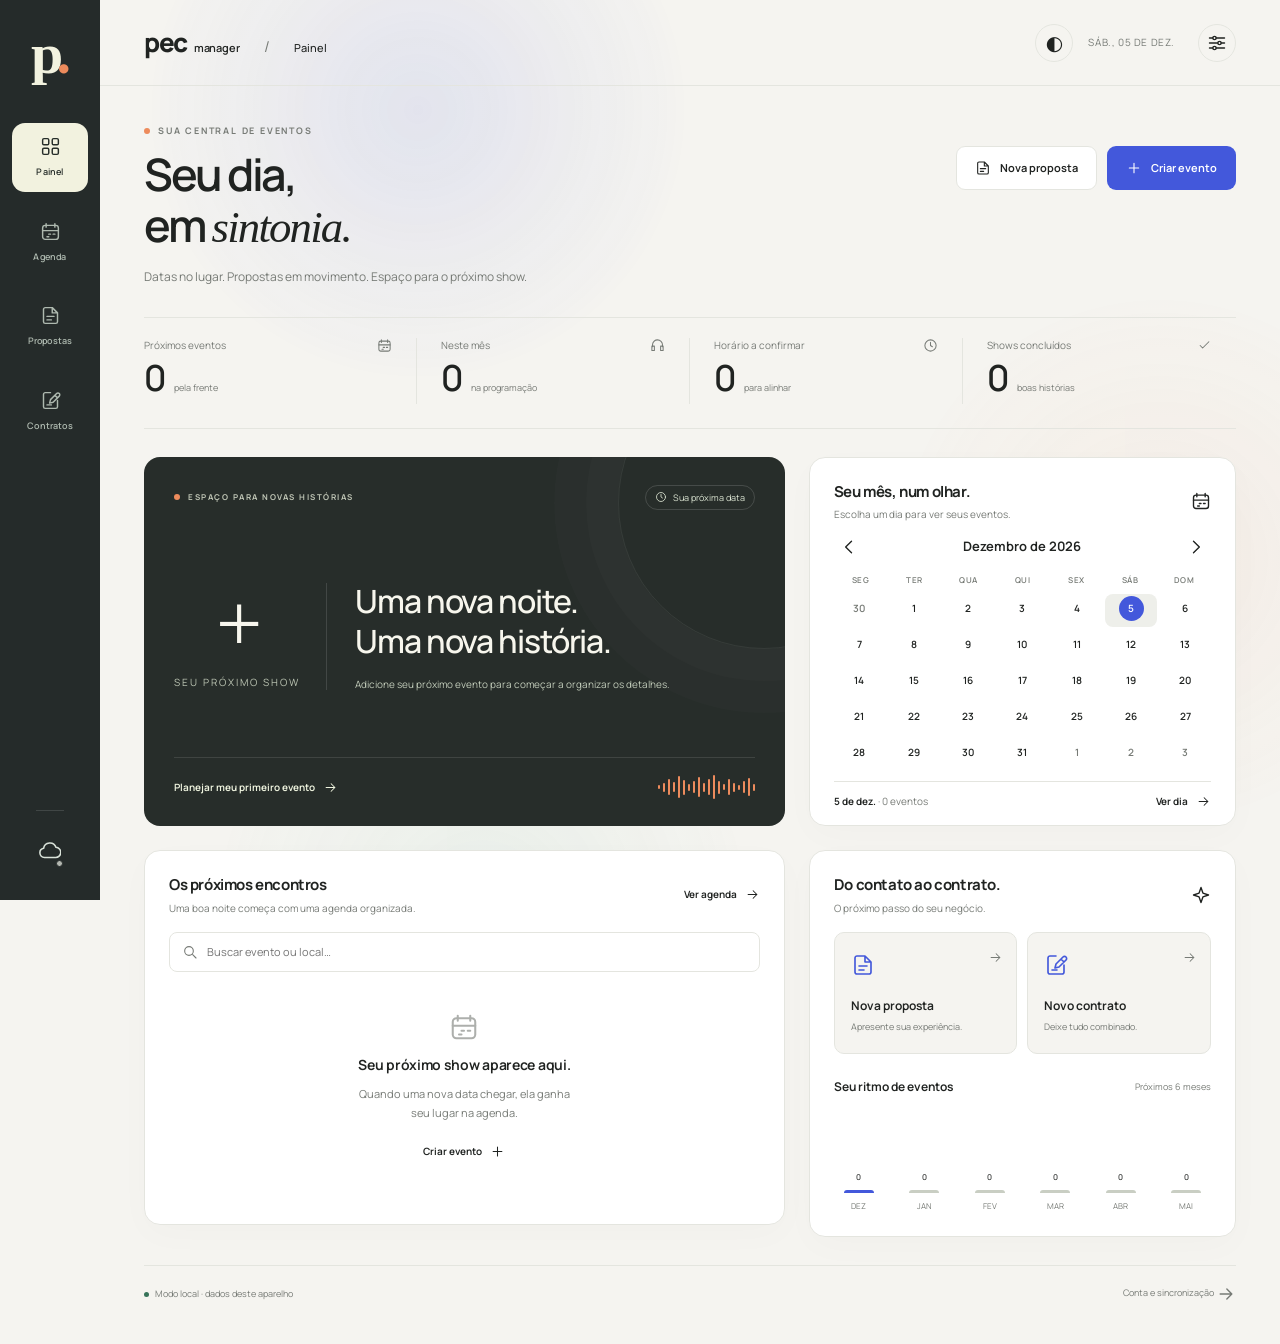
==== index.html @ cc4d44a3 "Add floating event window, ambient motion and page transitions" ====
<!doctype html>
<html lang="pt-BR">
<head>
<meta charset="utf-8"><meta name="viewport" content="width=device-width,initial-scale=1,viewport-fit=cover">
<meta name="theme-color" content="#252b2a"><meta name="apple-mobile-web-app-capable" content="yes">
<link rel="manifest" href="./manifest.webmanifest"><link rel="icon" href="./icon.svg" type="image/svg+xml">
<link rel="preload" href="./vendor/fonts/manrope-latin.woff2" as="font" type="font/woff2" crossorigin>
<link rel="stylesheet" href="./ui/workspace.css?v=23">
<title>Seu painel · pec Manager</title></head>
<body><main id="workspace" class="ws-main"><noscript>Ative o JavaScript para abrir seu painel de eventos.</noscript></main>
<script src="./vendor/supabase-2.116.0.js"></script><script src="./manager-shared.js?v=20"></script>
<script type="module" src="./ui/home.js?v=23"></script></body></html>
---- ui/workspace.css ----
@font-face{font-family:Manrope;src:url('../vendor/fonts/manrope-latin.woff2') format('woff2');font-weight:200 800;font-display:swap}
@media screen{
:root{--ws-bg:#f5f4f0;--ws-panel:#fff;--ws-ink:#202321;--ws-muted:#777b76;--ws-line:#e4e5df;--ws-soft:#eeefea;--ws-accent:#4358db;--ws-orange:#ed8b5c;--ws-dark:#252b2a;--ws-green:#377359;--ws-shadow:0 10px 35px #20232105;--ws-font:Manrope,system-ui,sans-serif}
html[data-pm-theme=dark]{--ws-bg:#161918;--ws-panel:#202523;--ws-ink:#eff2eb;--ws-muted:#a0a99f;--ws-line:#363c37;--ws-soft:#2b312d;--ws-green:#99cba8;--ws-shadow:0 10px 35px #0000000a}
*{box-sizing:border-box}
html{min-height:100%;background:var(--ws-bg);scroll-behavior:smooth}
body[data-pm-page]{display:block!important;margin:0!important;padding:0 0 0 100px!important;min-height:100dvh;background:var(--ws-bg)!important;color:var(--ws-ink);font:14px/1.5 var(--ws-font)!important;isolation:isolate}
body[data-pm-page]::before,body[data-pm-page]::after,#pecBgLayer{display:none!important}
#pmBackdrop{position:fixed;inset:-30px;z-index:-1;pointer-events:none;background-image:var(--pm-background);background-size:cover;background-position:center;filter:blur(var(--pm-blur,0px))}
#pmBackdrop::after{content:'';position:absolute;inset:0;background:rgba(245,244,240,var(--pm-shade,.9))}
html[data-pm-theme=dark] #pmBackdrop::after{background:rgba(22,25,24,var(--pm-shade,.9))}
.ws-icon{width:20px;height:20px;flex-shrink:0;vertical-align:middle}
body[data-pm-page] :is(a,button,input,select,textarea,summary):focus-visible{outline:3px solid var(--ws-accent);outline-offset:4px}
.ws-rail{position:fixed;inset:0 auto 0 0;width:100px;background:#252b2a;color:#d5dcd5;z-index:40;display:flex;flex-direction:column;align-items:center;padding:25px 12px;gap:40px;border:0}
.ws-monogram{font-family:Georgia,serif;font-size:58px;font-weight:bold;line-height:1;color:#f2f2df;text-decoration:none;letter-spacing:-7px;padding-right:5px}
.ws-monogram span{color:var(--ws-orange)}
.ws-nav{display:flex;flex-direction:column;gap:16px;width:100%}
.ws-nav a{display:flex;flex-direction:column;align-items:center;gap:8px;text-decoration:none;color:#aeb9af;padding:13px 2px;border-radius:13px;font-size:9px;font-weight:600;letter-spacing:.02em;transition:background .2s,color .2s}
.ws-nav a:hover{color:#fff;background:#ffffff09}.ws-nav a[aria-current=page]{background:#f2f2df;color:#262d29}
.ws-nav .ws-icon{width:21px;height:21px}
.ws-rail-bottom{margin-top:auto;width:100%;display:flex;align-items:center;flex-direction:column;gap:20px}
.ws-rail-line{width:28px;border-top:1px solid #ffffff20}
.ws-account{display:grid;place-items:center;position:relative;min-height:44px;width:48px;border:0;background:transparent;color:#d9e2d9;text-decoration:none;border-radius:12px}
.ws-account:hover{background:#ffffff0d}.ws-account .pm-icon{width:22px;height:22px}.ws-account .pm-account-copy{display:none}.pm-account-icon{position:relative}.pm-connection-dot{position:absolute;width:7px;height:7px;right:-2px;bottom:0;border-radius:50%;background:#b3b7b0;border:1px solid #252b2a}.ws-account[data-connection=connected] .pm-connection-dot{background:#9adea9}.ws-account[data-connection=offline] .pm-connection-dot{background:#ed8b5c}
.ws-topbar{height:86px;padding:0 44px;display:flex;align-items:center;justify-content:space-between;gap:20px;border-bottom:1px solid var(--ws-line);color:var(--ws-ink);background:transparent}
.ws-wordmark{display:flex;align-items:baseline;gap:7px;text-decoration:none;color:var(--ws-ink);font-size:26px;font-weight:800;letter-spacing:-1.4px}.ws-wordmark>span{font-size:11px;letter-spacing:-.2px;font-weight:600}.ws-wordmark i{font-style:normal;font-size:15px;color:var(--ws-muted);margin:0 18px;font-weight:400}.ws-wordmark small{font-size:11px;font-weight:500;letter-spacing:0}
.ws-topbar-actions{display:flex;align-items:center;gap:15px}.ws-today{font-size:10px;color:var(--ws-muted);text-transform:uppercase;letter-spacing:.06em;margin-right:8px}
.ws-icon-button,.ws-theme-toggle{display:inline-flex;align-items:center;justify-content:center;width:38px;min-width:38px;height:38px;min-height:38px;padding:8px;background:transparent;border:1px solid var(--ws-line);border-radius:50%;color:var(--ws-ink);cursor:pointer;text-decoration:none;font:inherit}
.ws-icon-button:hover,.ws-theme-toggle:hover{background:var(--ws-soft)}
.ws-theme-toggle{font-size:20px}.ws-icon-button:disabled{opacity:.35;cursor:default}
.ws-main{max-width:1560px;margin:0 auto;padding:38px 44px 40px}
.ws-heading{display:flex;align-items:flex-start;justify-content:space-between;gap:24px;margin-bottom:30px}
.ws-eyebrow{display:flex;align-items:center;gap:8px;font-size:9px;letter-spacing:1.8px;text-transform:uppercase;font-weight:700;color:var(--ws-muted);margin:0 0 10px}
.ws-eyebrow::before{content:'';width:6px;height:6px;flex-shrink:0;border-radius:50%;background:var(--ws-orange)}
.ws-heading h1{font-size:clamp(34px,3.5vw,52px);font-weight:600;letter-spacing:-2.5px;line-height:1.15;margin:0 0 12px;color:var(--ws-ink)}
.ws-heading h1 em{font-family:Georgia,serif;font-weight:400;letter-spacing:-1.8px}.ws-heading p{margin:0;font-size:12px;color:var(--ws-muted);line-height:1.8}
.ws-heading-actions{display:flex;gap:10px;align-items:center;padding-top:22px;flex-shrink:0}
.ws-button{display:inline-flex;align-items:center;justify-content:center;gap:9px;min-height:44px;padding:12px 18px;background:var(--ws-accent);color:#fff;border:1px solid transparent;border-radius:9px;cursor:pointer;font:650 11px/1.4 var(--ws-font);text-decoration:none;transition:filter .2s,transform .2s;white-space:nowrap}
.ws-button .ws-icon{width:16px;height:16px}.ws-button:hover{filter:brightness(1.08)}.ws-button:active{transform:translateY(1px)}.ws-button:disabled{opacity:.5;cursor:wait}.ws-button.is-secondary{background:var(--ws-panel);color:var(--ws-ink);border-color:var(--ws-line)}.ws-button.is-quiet{background:transparent;border-color:var(--ws-line);color:var(--ws-ink)}.ws-button.is-danger{background:transparent;color:#b5483d;border-color:#b5483d40}
.ws-text-link{display:inline-flex;align-items:center;gap:8px;color:var(--ws-ink);text-decoration:none;font-size:10px;font-weight:650;cursor:pointer}.ws-text-link .ws-icon{width:15px;height:15px}.ws-text-link:hover{text-decoration:underline;text-underline-offset:4px}
.ws-stats{display:grid;grid-template-columns:repeat(4,minmax(0,1fr));gap:0;padding:20px 0 24px;border-top:1px solid var(--ws-line);border-bottom:1px solid var(--ws-line);margin-bottom:28px}
.ws-stat{padding:0 24px;border-right:1px solid var(--ws-line);min-width:0}.ws-stat:first-child{padding-left:0}.ws-stat:last-child{border-right:0}.ws-stat>span{display:flex;align-items:center;justify-content:space-between;color:var(--ws-muted);font-size:10px;gap:8px}.ws-stat .ws-icon{width:15px;height:15px;color:var(--ws-muted)}.ws-stat strong{font-size:36px;font-weight:550;line-height:1.4;letter-spacing:-1.5px;font-variant-numeric:tabular-nums}.ws-stat small{font-size:9px;color:var(--ws-muted);margin-left:9px;line-height:1.5}
.ws-dashboard-top{display:grid;grid-template-columns:minmax(0,1.5fr) minmax(300px,1fr);gap:24px;margin-bottom:24px}
.ws-feature{background:#272d2a;color:#f7f6ed;border-radius:16px;padding:28px 30px;position:relative;overflow:hidden;min-height:330px;display:flex;flex-direction:column}
.ws-feature::before{content:'';width:290px;height:290px;position:absolute;right:-125px;top:-100px;border:1px solid #ffffff12;border-radius:50%;box-shadow:0 0 0 32px #ffffff04,0 0 0 64px #ffffff03;pointer-events:none}
.ws-feature-top{display:flex;align-items:center;justify-content:space-between;gap:12px;position:relative;z-index:1}.ws-feature .ws-eyebrow{color:#c0c6b6;font-size:8px;letter-spacing:1.5px;margin:0}.ws-feature-label{display:inline-flex;align-items:center;gap:6px;font-size:9px;color:#dce5d3;border:1px solid #ffffff25;border-radius:99px;padding:5px 9px}.ws-feature-label .ws-icon{width:12px;height:12px}
.ws-feature-body{display:flex;gap:28px;align-items:center;margin:30px 0 24px;position:relative;z-index:1;flex:1}.ws-feature-date{flex-shrink:0;border-right:1px solid #ffffff20;padding-right:26px;text-align:center}.ws-feature-date b{display:block;font-family:Georgia,serif;font-weight:400;letter-spacing:-4px;font-size:82px;line-height:1}.ws-feature-date small{display:block;font-size:10px;letter-spacing:2px;text-transform:uppercase;margin-top:10px;color:#bdc6b4}.ws-feature h2{font-size:clamp(24px,2.5vw,34px);letter-spacing:-1.1px;font-weight:550;line-height:1.25;margin:0 0 16px;overflow-wrap:anywhere}.ws-feature-meta{display:flex;flex-wrap:wrap;gap:12px;font-size:10px;color:#c1cbb9}.ws-feature-meta span{display:flex;align-items:center;gap:5px}.ws-feature-meta .ws-icon{width:14px;height:14px}.ws-feature-bottom{display:flex;align-items:center;justify-content:space-between;gap:12px;border-top:1px solid #ffffff1c;padding-top:18px;position:relative;z-index:1}.ws-feature-bottom .ws-text-link{color:#eff4df}.ws-feature-bottom>span{font-size:9px;color:#aeba9f}.ws-soundwave{height:22px;display:flex;align-items:center;gap:3px}.ws-soundwave i{width:2px;border-radius:2px;background:var(--ws-orange)}
.ws-panel{background:var(--ws-panel);border:1px solid var(--ws-line);border-radius:16px;box-shadow:var(--ws-shadow);min-width:0;overflow:hidden}
.ws-panel-heading{display:flex;align-items:center;justify-content:space-between;gap:16px;padding:23px 24px 16px}.ws-panel-heading h2{font-size:15px;font-weight:700;letter-spacing:-.4px;margin:0}.ws-panel-heading p{font-size:10px;color:var(--ws-muted);margin:4px 0 0}.ws-panel-body{padding:0 24px 24px}
.ws-mini-calendar .ws-panel-heading{padding-bottom:10px}.ws-mini-calendar .ws-panel-body{padding-top:0;padding-bottom:16px}
.ws-month-controls{display:flex;align-items:center;justify-content:space-between;gap:10px}.ws-month-controls h3{font-size:13px;font-weight:650;text-transform:capitalize;margin:0}.ws-month-controls .ws-icon-button{border:0;width:30px;height:30px;min-width:30px;min-height:30px;padding:6px}.ws-month-controls .ws-icon-button:first-child .ws-icon{transform:rotate(180deg)}
.ws-weekdays{display:grid;grid-template-columns:repeat(7,minmax(0,1fr));color:var(--ws-muted);font-size:8px;letter-spacing:.06em;text-align:center;font-weight:600;padding:12px 0 8px}
.ws-calendar-grid{display:grid;grid-template-columns:repeat(7,minmax(0,1fr));border-top:1px solid var(--ws-line);border-left:1px solid var(--ws-line)}
.ws-day{appearance:none;min-width:0;min-height:108px;display:flex;flex-direction:column;gap:8px;align-items:flex-start;justify-content:flex-start;border:0;border-right:1px solid var(--ws-line);border-bottom:1px solid var(--ws-line);padding:10px 7px;background:var(--ws-panel);color:var(--ws-ink);font:inherit;cursor:pointer;position:relative;text-align:left}
.ws-day:hover{background:var(--ws-soft)}.ws-day.is-outside{background:var(--ws-bg);color:var(--ws-muted)}.ws-day.is-selected{background:color-mix(in srgb,var(--ws-accent) 6%,var(--ws-panel));outline:2px solid var(--ws-accent);outline-offset:-2px;z-index:1}.ws-day.is-today .ws-day-number{background:var(--ws-accent);color:#fff;border-radius:50%}.ws-day-number{font-size:11px;min-width:24px;height:24px;display:grid;place-items:center;font-weight:600}
.ws-day-events{display:grid;gap:4px;width:100%;min-width:0}.ws-calendar-event{display:flex;flex-wrap:wrap;align-items:center;gap:4px;background:color-mix(in srgb,var(--ws-accent) 9%,var(--ws-panel));color:var(--ws-accent);padding:4px 5px;border-radius:4px;font-size:8px;min-width:0;line-height:1.5;font-weight:650}.ws-calendar-event>span{overflow:hidden;text-overflow:ellipsis;white-space:nowrap;flex:1;min-width:0}.ws-calendar-event i{width:4px;height:4px;background:currentColor;border-radius:50%;flex-shrink:0}.ws-calendar-event small{font-size:8px;opacity:.8}.ws-calendar-event.is-done{background:var(--ws-soft);color:var(--ws-muted)}.ws-day-events>small{font-size:8px;color:var(--ws-muted)}
.ws-calendar-grid.is-compact{border:0;gap:3px}.is-compact .ws-day{border:0;border-radius:8px;min-height:32px;padding:2px;align-items:center;gap:1px;background:transparent;justify-content:center}.is-compact .ws-day:hover{background:var(--ws-soft)}.is-compact .ws-day.is-selected{background:var(--ws-soft);outline:0}.is-compact .ws-day-number{font-size:10px;width:25px;height:25px}.ws-day-dots{display:flex;gap:2px;min-height:3px}.ws-day-dots i{width:3px;height:3px;border-radius:50%;background:var(--ws-accent)}.ws-day-dots i.is-done{background:var(--ws-muted)}
.ws-calendar-selection{padding:12px 0 0;border-top:1px solid var(--ws-line);margin-top:10px;font-size:10px;color:var(--ws-muted);display:flex;align-items:center;justify-content:space-between;gap:10px}.ws-calendar-selection strong{color:var(--ws-ink);font-weight:650}
.ws-dashboard-bottom{display:grid;grid-template-columns:minmax(0,1.5fr) minmax(300px,1fr);gap:24px;align-items:start}
.ws-search{display:flex;align-items:center;gap:9px;border:1px solid var(--ws-line);background:var(--ws-panel);border-radius:8px;padding:9px 12px;min-height:40px;color:var(--ws-muted)}.ws-search .ws-icon{width:16px;height:16px}.ws-search input{min-width:0;width:100%;border:0;background:transparent;color:var(--ws-ink);outline:0;font:11px var(--ws-font);padding:0;height:auto}.ws-search:focus-within{outline:2px solid var(--ws-accent);outline-offset:2px}.ws-search input:focus-visible{outline:none!important}
.ws-event-row{display:flex;align-items:center;gap:16px;width:100%;padding:17px 0;background:transparent;border:0;border-bottom:1px solid var(--ws-line);color:var(--ws-ink);font:inherit;cursor:pointer;text-align:left;text-decoration:none}.ws-event-row:last-child{border-bottom:0}.ws-event-row:hover .ws-event-description strong{color:var(--ws-accent)}.ws-event-date{border:1px solid var(--ws-line);border-radius:8px;min-width:44px;height:49px;display:flex;flex-direction:column;align-items:center;justify-content:center;flex-shrink:0;line-height:1.3}.ws-event-date b{font-size:18px;font-weight:600;letter-spacing:-.5px}.ws-event-date small{font-size:8px;text-transform:uppercase;color:var(--ws-muted);letter-spacing:.04em}.ws-event-description{flex:1;min-width:0}.ws-event-description strong{display:block;font-size:12px;line-height:1.6;overflow-wrap:anywhere;font-weight:650}.ws-event-description small{display:flex;align-items:center;gap:4px;color:var(--ws-muted);font-size:9px;margin-top:4px}.ws-event-description .ws-icon{width:12px;height:12px}.ws-event-hour{display:flex;align-items:center;gap:14px;font-size:9px;color:var(--ws-muted);white-space:nowrap}.ws-event-hour .ws-icon{width:15px;height:15px;color:var(--ws-ink)}
.ws-quick-grid{display:grid;grid-template-columns:repeat(2,minmax(0,1fr));gap:10px}.ws-quick-card{display:flex;flex-direction:column;align-items:flex-start;position:relative;gap:20px;border:1px solid var(--ws-line);border-radius:10px;padding:20px 16px;background:var(--ws-bg);color:var(--ws-ink);text-decoration:none}.ws-quick-card>.ws-icon{width:24px;height:24px;color:var(--ws-accent)}.ws-quick-card>span{position:absolute;right:13px;top:13px;color:var(--ws-muted)}.ws-quick-card>span .ws-icon{width:15px;height:15px}.ws-quick-card strong{display:block;font-size:12px;font-weight:650}.ws-quick-card small{font-size:9px;color:var(--ws-muted);display:block;margin-top:5px}.ws-quick-card:hover{border-color:var(--ws-accent);background:var(--ws-panel)}
.ws-monthly{padding-top:24px}.ws-monthly-header{display:flex;align-items:center;justify-content:space-between;gap:10px;margin-bottom:16px}.ws-monthly-header h3{font-size:12px;font-weight:650;margin:0}.ws-monthly-header span{font-size:9px;color:var(--ws-muted)}.ws-chart{display:flex;gap:16px;align-items:flex-end;height:100px}.ws-chart-column{display:flex;flex-direction:column;align-items:center;justify-content:flex-end;gap:7px;flex:1;height:100%;font-size:8px;color:var(--ws-muted)}.ws-chart-bar{width:100%;max-width:30px;min-height:3px;border-radius:4px 4px 0 0;background:#c9cec3;position:relative}.ws-chart-column:first-child .ws-chart-bar{background:var(--ws-accent)}.ws-chart-column b{font-size:8px;font-weight:500;color:var(--ws-ink)}
.ws-footer{display:flex;align-items:center;justify-content:space-between;gap:20px;color:var(--ws-muted);font-size:9px;margin-top:28px;padding-top:18px;border-top:1px solid var(--ws-line)}.ws-footer-status{display:flex;align-items:center;gap:6px}.ws-footer-status i{display:block;width:5px;height:5px;background:var(--ws-green);border-radius:50%}.ws-footer a{color:inherit;text-decoration:none}
.ws-agenda-toolbar{display:flex;align-items:center;justify-content:space-between;gap:16px;flex-wrap:wrap;margin-bottom:20px}.ws-view-switch{display:flex;gap:3px;background:var(--ws-soft);padding:4px;border-radius:8px}.ws-view-switch button{display:flex;align-items:center;justify-content:center;gap:6px;padding:9px 12px;background:transparent;color:var(--ws-muted);border:0;font:600 10px var(--ws-font);border-radius:5px;cursor:pointer;min-height:36px}.ws-view-switch button[aria-pressed=true]{background:var(--ws-panel);color:var(--ws-ink);box-shadow:0 2px 5px #00000008}.ws-view-switch .ws-icon{width:14px;height:14px}.ws-filters{display:flex;align-items:center;gap:10px;flex:1;justify-content:flex-end}.ws-filters .ws-search{width:min(240px,100%)}.ws-select{border:1px solid var(--ws-line);border-radius:8px;background:var(--ws-panel);font:11px var(--ws-font);color:var(--ws-ink);min-height:40px;padding:8px 28px 8px 12px;max-width:100%}
.ws-agenda-layout{display:grid;grid-template-columns:minmax(0,1fr) 290px;gap:22px;align-items:start}.ws-calendar-main{overflow:hidden;border-radius:14px;background:var(--ws-panel);border:1px solid var(--ws-line)}.ws-calendar-toolbar{display:flex;align-items:center;justify-content:space-between;gap:20px;padding:20px}.ws-calendar-toolbar>.ws-month-controls{min-width:230px}.ws-calendar-toolbar .ws-button{min-height:32px;padding:7px 12px;font-size:10px}.ws-calendar-main>.ws-weekdays{padding-top:4px}.ws-calendar-main>.ws-calendar-grid{border-left:0}.ws-calendar-main .ws-day:nth-child(7n){border-right:0}.ws-calendar-main>.ws-calendar-grid .ws-day:nth-last-child(-n+7){border-bottom:0}
.ws-day-panel{position:sticky;top:24px;border:1px solid var(--ws-line);border-radius:14px;background:var(--ws-panel);padding:22px 20px}.ws-day-panel-heading{padding-bottom:18px;margin-bottom:18px;border-bottom:1px solid var(--ws-line)}.ws-day-panel-heading small{font-size:9px;color:var(--ws-muted);text-transform:uppercase;letter-spacing:.1em}.ws-day-panel-heading h2{font-size:22px;letter-spacing:-.8px;font-weight:600;margin:5px 0}.ws-day-panel-heading span{font-size:10px;color:var(--ws-muted)}.ws-day-event{border-left:2px solid var(--ws-accent);padding:0 0 0 13px;margin-bottom:24px}.ws-day-event.is-completed{border-color:var(--ws-muted);opacity:.7}.ws-day-event>small{display:flex;align-items:center;gap:5px;color:var(--ws-accent);font-size:10px;font-weight:600}.ws-day-event .ws-icon{width:13px;height:13px}.ws-day-event h3{font-size:14px;line-height:1.5;font-weight:650;letter-spacing:-.3px;margin:9px 0}.ws-day-event p{color:var(--ws-muted);font-size:10px;line-height:1.9;white-space:pre-wrap;overflow-wrap:anywhere;margin:7px 0}.ws-day-event .ws-event-actions{display:flex;gap:6px;margin-top:12px;flex-wrap:wrap}.ws-event-actions button{display:inline-flex;align-items:center;gap:5px;border:1px solid var(--ws-line);border-radius:6px;background:transparent;color:var(--ws-ink);font:10px var(--ws-font);padding:7px 9px;min-height:32px;cursor:pointer}.ws-event-actions button:hover{background:var(--ws-soft)}.ws-day-panel>.ws-button{width:100%;font-size:10px}.ws-empty{padding:40px 20px;text-align:center;color:var(--ws-muted)}.ws-empty>.ws-icon{width:30px;height:30px;margin-bottom:12px;color:var(--ws-muted);opacity:.6}.ws-empty h3{font-size:14px;font-weight:650;margin:0 0 9px;color:var(--ws-ink);letter-spacing:-.3px}.ws-empty p{font-size:11px;line-height:1.8;max-width:33ch;margin:0 auto 16px}.ws-day-panel .ws-empty{padding:24px 0}.ws-day-panel .ws-empty h3{font-size:12px}.ws-day-panel .ws-empty p{font-size:10px}.ws-result-count{font-size:10px;color:var(--ws-muted);margin:0 0 16px}.ws-list-group{margin-bottom:22px}.ws-list-group>h2{font-size:12px;font-weight:650;letter-spacing:-.2px;padding:12px 0;margin:0;display:flex;align-items:center;gap:10px}.ws-list-group>h2 span{font-size:9px;font-weight:400;color:var(--ws-muted);text-transform:capitalize}.ws-list-group .ws-panel{padding:0 20px}
.ws-agenda-tools{margin-top:24px;padding:18px 20px;background:var(--ws-panel);border:1px solid var(--ws-line);border-radius:12px;display:flex;gap:16px;align-items:center;justify-content:space-between}.ws-agenda-tools h3{font-size:11px;margin:0 0 4px;font-weight:650}.ws-agenda-tools p{font-size:9px;margin:0;color:var(--ws-muted)}.ws-backup-actions{display:flex;gap:8px}.ws-backup-actions .ws-button{min-height:36px;font-size:9px;padding:8px 12px}.ws-hidden{display:none!important}
.ws-toast{position:fixed;bottom:24px;left:50%;transform:translate(-50%,20px);opacity:0;pointer-events:none;background:var(--ws-dark);color:#f5f5e8;padding:14px 22px;border:1px solid #ffffff20;border-radius:10px;box-shadow:0 10px 35px #0002;font:11px/1.6 var(--ws-font);z-index:1000;max-width:calc(100% - 32px);transition:opacity .2s,transform .2s}.ws-toast.is-visible{opacity:1;transform:translate(-50%,0)}
.ws-drawer,.pm-dialog{position:fixed;inset:0 0 0 auto;margin:0;width:460px;max-width:100%;height:100dvh;max-height:100dvh;border:0;border-left:1px solid var(--ws-line);border-radius:0;padding:0;background:var(--ws-panel);color:var(--ws-ink);box-shadow:-20px 0 80px #0002;font:13px/1.5 var(--ws-font);overflow:auto}.ws-drawer::backdrop,.pm-dialog::backdrop{background:#171c236e;backdrop-filter:blur(4px)}.ws-drawer .sheet{padding:0;background:transparent;width:auto;max-height:none;overflow:visible;outline:0}.ws-drawer-heading,.pm-dialog-head{display:flex;align-items:center;justify-content:space-between;gap:16px;padding:26px 28px;border-bottom:1px solid var(--ws-line)}.ws-drawer-heading small{display:block;font-size:8px;color:var(--ws-muted);letter-spacing:.16em;text-transform:uppercase;margin-bottom:8px}.ws-drawer-heading h2,.pm-dialog-head h2{font-size:24px;font-weight:600;letter-spacing:-.8px;color:var(--ws-ink);margin:0}.ws-form-body,.pm-dialog-body{display:grid;gap:22px;padding:26px 28px}.ws-form-section{display:grid;gap:16px}.ws-form-section>h3{margin:0;padding-bottom:12px;border-bottom:1px solid var(--ws-line);font-size:10px;font-weight:700;text-transform:uppercase;letter-spacing:.1em;color:var(--ws-muted)}.ws-field,.pm-dialog-body label{display:flex;flex-direction:column;gap:7px;font-size:11px;font-weight:650;color:var(--ws-ink)}.ws-field input,.ws-field select,.ws-field textarea,.pm-dialog-body :is(input,select,textarea){width:100%;min-height:46px;padding:12px 13px;border:1px solid var(--ws-line);border-radius:8px;background:var(--ws-bg);color:var(--ws-ink);font:12px/1.5 var(--ws-font);max-width:100%;outline-offset:3px}.ws-field textarea{min-height:116px;resize:vertical}.ws-form-grid,.pm-grid{display:grid;grid-template-columns:repeat(2,minmax(0,1fr));gap:14px}.ws-form-note{border-left:2px solid var(--ws-orange);padding-left:12px;color:var(--ws-muted);font-size:10px;line-height:1.9}.ws-form-footer{position:sticky;bottom:0;display:flex;align-items:center;justify-content:space-between;gap:12px;background:var(--ws-panel);border-top:1px solid var(--ws-line);padding:18px 28px;z-index:2}.ws-form-footer>div{display:flex;gap:8px}.ws-auth-password{display:flex;gap:7px}.ws-auth-password>input{flex:1;min-width:0}.ws-auth-password>button{border:1px solid var(--ws-line);border-radius:8px;background:var(--ws-soft);color:var(--ws-ink);padding:8px 12px;font:10px var(--ws-font);cursor:pointer}.ws-auth-actions{display:flex;gap:8px;flex-wrap:wrap}.ws-auth-note{font-size:10px;color:var(--ws-muted);line-height:1.8}.auth-message,.pm-error{font-size:11px;color:var(--ws-muted);line-height:1.8}.pm-error{color:#c26654!important}.ws-user-info{padding:18px;border:1px solid var(--ws-line);border-radius:10px;background:var(--ws-bg)}.ws-user-info small{display:block;color:var(--ws-muted);font-size:10px;margin-bottom:5px}.ws-user-info b{font-size:13px;overflow-wrap:anywhere}.ws-auth-box{display:grid;gap:20px}.pm-dialog{inset:0;margin:auto;width:min(520px,calc(100vw - 32px));height:fit-content;max-height:90dvh;border:1px solid var(--ws-line);border-radius:16px}.pm-dialog-head{padding:20px 24px}.pm-dialog-head h2{font-size:21px}.pm-dialog-head button{border:1px solid var(--ws-line);border-radius:50%;width:32px;height:32px;font-size:19px;color:var(--ws-ink);background:transparent;cursor:pointer}.pm-dialog-body{padding:24px}.pm-dialog-body :is(p,small){font-size:11px;color:var(--ws-muted);line-height:1.8;margin:0}.pm-dialog-body a{font-size:11px;color:var(--ws-accent)}.pm-dialog-body input[type=range]{padding:0;min-height:24px;accent-color:var(--ws-accent)}.pm-dialog-body input[type=checkbox]{width:16px;height:16px;min-height:0;accent-color:var(--ws-accent)}.pm-check{flex-direction:row!important;align-items:center}.pm-actions{display:flex;gap:7px;flex-wrap:wrap}.pm-actions>button,.pm-actions>a,.pm-dialog-body button{min-height:40px;border:1px solid var(--ws-line);border-radius:8px;padding:10px 14px;font:11px var(--ws-font);color:var(--ws-ink);background:var(--ws-soft);cursor:pointer;text-decoration:none}.pm-actions>.pm-primary{background:var(--ws-accent);color:#fff;border-color:var(--ws-accent)}.ws-swatches{display:flex;gap:12px;margin-top:12px}.ws-swatches button{border:3px solid transparent;border-radius:50%;width:36px;height:36px;min-height:36px;background:var(--swatch);padding:0}.ws-swatches button[aria-pressed=true]{outline:2px solid var(--ws-ink);outline-offset:3px}
/* Document libraries and full-height document workspace. */
.ws-doc-summary{display:flex;gap:10px;align-items:center;color:var(--ws-muted);font-size:11px}.ws-doc-count{font-weight:700;color:var(--ws-ink)}.ws-documents .pm-tools{background:transparent;border:0;color:var(--ws-ink);margin:0}.ws-documents .pm-tools>summary{display:none}.ws-documents .pm-tools-body{display:block;padding:0}.ws-document-resume{background:#e9e9d8;color:#363b29;border:1px solid #d9ddc5;border-radius:13px;display:flex;align-items:center;justify-content:space-between;gap:20px;padding:22px 24px;margin-bottom:26px}.ws-document-resume>div{display:flex;align-items:center;gap:16px}.ws-document-resume .ws-icon{width:25px;height:25px}.ws-document-resume h2{font-size:13px;margin:0 0 4px;font-weight:700}.ws-document-resume p{font-size:10px;margin:0;color:#72765f}.ws-document-resume .ws-button{background:#363b29;color:#fff;font-size:10px;min-height:38px}
.ws-document-toolbar{display:flex;align-items:center;justify-content:space-between;gap:20px;margin-bottom:20px;flex-wrap:wrap}.ws-document-filters{display:flex;gap:6px;flex-wrap:wrap}.ws-document-filters button{background:transparent;border:1px solid transparent;border-radius:7px;color:var(--ws-muted);min-height:36px;padding:8px 13px;font:10px var(--ws-font);cursor:pointer}.ws-document-filters button[aria-pressed=true]{background:var(--ws-panel);color:var(--ws-ink);border-color:var(--ws-line)}.ws-document-toolbar .ws-search{width:260px;max-width:100%}.ws-document-history{border:1px solid var(--ws-line);background:var(--ws-panel);border-radius:14px;overflow:hidden}.ws-document-tablehead{display:grid;grid-template-columns:minmax(160px,1fr) 120px 110px 100px 20px;gap:16px;padding:16px 22px;color:var(--ws-muted);font-size:8px;text-transform:uppercase;letter-spacing:.1em;border-bottom:1px solid var(--ws-line);background:var(--ws-bg)}.ws-document-row{display:grid;grid-template-columns:minmax(160px,1fr) 120px 110px 100px 20px;gap:16px;width:100%;align-items:center;text-align:left;padding:20px 22px;border:0;border-bottom:1px solid var(--ws-line);background:transparent;color:var(--ws-ink);font:11px var(--ws-font);cursor:pointer}.ws-document-row:last-child{border-bottom:0}.ws-document-row:hover{background:var(--ws-soft)}.ws-document-row[aria-current=true]{box-shadow:inset 3px 0 var(--ws-accent)}.ws-document-client{display:flex;align-items:center;gap:12px;min-width:0}.ws-document-avatar{width:36px;height:36px;border-radius:50%;display:grid;place-items:center;flex-shrink:0;background:var(--ws-soft);color:var(--ws-muted);font-size:10px;font-weight:650}.ws-document-client b{display:block;font-weight:650;overflow-wrap:anywhere;font-size:11px}.ws-document-client small{display:block;margin-top:5px;font-size:9px;color:var(--ws-muted)}.ws-status{display:inline-flex;width:fit-content;max-width:100%;font-size:9px;padding:5px 9px;border-radius:5px;background:var(--ws-soft);color:var(--ws-muted);white-space:nowrap}.ws-status[data-status=approved],.ws-status[data-status=signed]{background:#e0efdc;color:#487443}.ws-status[data-status=sent]{background:#e5e9fa;color:#4d60ad}.ws-status[data-status=declined],.ws-status[data-status=cancelled]{background:#f6e4de;color:#a6604f}.ws-document-money{font-weight:650;font-variant-numeric:tabular-nums}.ws-document-date{font-size:10px;color:var(--ws-muted)}.ws-document-arrow{width:16px;height:16px;color:var(--ws-muted)}.ws-document-history .pm-empty{padding:60px 24px;text-align:center;font-size:12px;color:var(--ws-muted)}.ws-documents #pmHistoryMore{margin:16px 0;background:var(--ws-panel);border:1px solid var(--ws-line);border-radius:8px;padding:10px 16px;color:var(--ws-ink);font:11px var(--ws-font);cursor:pointer}
.ws-editor-dialog{position:fixed;inset:16px;margin:auto;width:calc(100vw - 32px);max-width:1600px;height:calc(100dvh - 32px);max-height:calc(100dvh - 32px);padding:0;border:1px solid var(--ws-line);border-radius:16px;background:var(--ws-panel);color:var(--ws-ink);box-shadow:0 24px 100px #0004;font-family:var(--ws-font);overflow:auto}.ws-editor-dialog::backdrop{background:#171c237d;backdrop-filter:blur(5px)}.ws-editor-dialog[open]{display:flex;flex-direction:column}.ws-editor-header{display:flex;justify-content:space-between;align-items:center;gap:20px;padding:18px 24px;border-bottom:1px solid var(--ws-line);background:var(--ws-panel);flex-shrink:0}.ws-editor-header small{display:block;font-size:8px;text-transform:uppercase;letter-spacing:1.5px;color:var(--ws-muted);margin-bottom:4px}.ws-editor-header h2{font-size:17px;font-weight:650;letter-spacing:-.5px;color:var(--ws-ink);margin:0}.ws-editor-header-actions{display:flex;gap:8px;align-items:center}.ws-editor-header-actions .ws-button{font-size:10px;min-height:36px;padding:8px 12px}.ws-editor-grid{display:grid;grid-template-columns:190px minmax(300px,440px) minmax(0,1fr);flex:1;min-height:0}.ws-editor-steps{padding:22px 16px;background:var(--ws-bg);border-right:1px solid var(--ws-line);overflow:auto}.ws-editor-steps>span{display:block;font-size:8px;letter-spacing:1.4px;color:var(--ws-muted);padding:0 10px 17px;text-transform:uppercase;font-weight:700}.ws-editor-steps nav{display:flex;flex-direction:column;gap:7px}.ws-editor-steps nav button{display:flex;align-items:center;gap:10px;padding:11px 9px;border:1px solid transparent;border-radius:8px;background:transparent;color:var(--ws-muted);font:10px var(--ws-font);text-align:left;cursor:pointer;line-height:1.5}.ws-editor-steps nav button b{border:1px solid var(--ws-line);border-radius:50%;width:22px;height:22px;display:grid;place-items:center;font-size:9px;font-weight:500;flex-shrink:0}.ws-editor-steps nav button[aria-current=step]{background:var(--ws-panel);border-color:var(--ws-line);color:var(--ws-ink);font-weight:700}.ws-editor-steps nav button[aria-current=step] b{background:var(--ws-accent);color:#fff;border-color:var(--ws-accent)}
.ws-editor-dialog :is(.editor,.sidebar){position:static!important;top:auto!important;width:100%!important;min-width:0!important;max-width:none!important;height:auto!important;max-height:none!important;overflow:auto!important;display:block!important;padding:24px!important;border:0!important;border-right:1px solid var(--ws-line)!important;background:var(--ws-panel)!important;color:var(--ws-ink)!important;font-family:var(--ws-font)!important;box-sizing:border-box}
.ws-editor-dialog :is(.editor,.sidebar)>:is(h1,.brand,.lead){display:none!important}.ws-editor-dialog :is(.editor,.sidebar)>details{border:0!important;background:transparent!important;box-shadow:none!important;padding:0!important;margin:0!important;border-radius:0!important}.ws-editor-dialog :is(.editor,.sidebar)>details[hidden]{display:none!important}.ws-editor-dialog :is(.editor,.sidebar)>details>summary{font:700 16px var(--ws-font)!important;padding:0 0 18px!important;color:var(--ws-ink)!important;cursor:default;list-style:none;pointer-events:none;border:0!important}.ws-editor-dialog :is(.editor,.sidebar)>details>summary::marker{display:none}.ws-editor-dialog :is(.editor,.sidebar) :is(label,.label){color:var(--ws-ink)!important;font:600 10px var(--ws-font)!important}.ws-editor-dialog :is(.editor,.sidebar) :is(input,select,textarea){font:12px/1.5 var(--ws-font)!important;background:var(--ws-bg)!important;border:1px solid var(--ws-line)!important;color:var(--ws-ink)!important;border-radius:7px!important;min-height:40px;padding:10px!important;max-width:100%;box-sizing:border-box}.ws-editor-dialog :is(.editor,.sidebar) input[type=checkbox]{min-height:16px;width:16px;accent-color:var(--ws-accent)}.ws-editor-dialog :is(.editor,.sidebar) :is(.note,.lead,.field-help){color:var(--ws-muted)!important;font-size:10px!important;line-height:1.8!important}.ws-editor-dialog :is(.editor,.sidebar) :is(.editor-item,.section){background:var(--ws-bg)!important;border-color:var(--ws-line)!important;border-radius:9px!important}.ws-editor-dialog :is(.editor,.sidebar) button{font:10px var(--ws-font)!important;min-height:36px;border-radius:6px!important}.ws-editor-dialog :is(.editor,.sidebar) :is(button.primary,.btn-primary){background:var(--ws-accent)!important;color:#fff!important;border:0!important}.ws-editor-dialog :is(.stage,.workspace){position:static!important;margin:0!important;min-width:0!important;width:auto!important;height:auto!important;padding:28px!important;overflow:auto!important;display:block!important;background:var(--ws-soft)!important}.ws-editor-dialog .stage>.sheet{margin:0 auto;max-width:100%}.ws-editor-dialog .workspace>.topbar{display:none!important}.ws-editor-dialog .document-shell{padding:0!important;border:0!important;box-shadow:none!important}.ws-editor-dialog .paper{margin:auto;transform-origin:top center}.ws-editor-dialog .ws-editor-controls{display:flex;gap:12px;flex-direction:column;margin-bottom:22px;padding-bottom:20px;border-bottom:1px solid var(--ws-line)}.ws-editor-controls .pm-actions{gap:5px}.ws-editor-controls .pm-actions button,.ws-editor-controls .pm-actions a{font:9px var(--ws-font)!important;min-height:32px;padding:7px 9px!important}.ws-editor-controls>label{display:grid;gap:6px}.ws-editor-controls #pmDocumentState{font-size:10px;color:var(--ws-muted);margin:0;line-height:1.7}.ws-step-footer{display:flex;gap:8px;align-items:center;justify-content:space-between;padding-top:22px;margin-top:24px;border-top:1px solid var(--ws-line)}.ws-step-footer .ws-button{font-size:10px!important}.ws-step-footer small{font-size:9px;color:var(--ws-muted)}.ws-editor-bottom{display:flex;align-items:center;justify-content:space-between;gap:20px;padding:14px 24px;border-top:1px solid var(--ws-line);background:var(--ws-panel);flex-shrink:0}.ws-editor-bottom>span{font-size:10px;color:var(--ws-muted);line-height:1.6}.ws-editor-bottom .ws-button{font-size:10px;min-height:38px}#wsTogglePreview{display:none}
}
@media screen and (min-width:1700px){.ws-day{min-height:135px}.ws-calendar-event{font-size:9px}}
@media screen and (max-width:1200px){.ws-topbar{padding-inline:30px}.ws-main{padding:30px}.ws-dashboard-top,.ws-dashboard-bottom{grid-template-columns:minmax(0,1.2fr) minmax(280px,1fr);gap:18px}.ws-feature{padding:24px}.ws-feature-body{gap:18px}.ws-feature-date{padding-right:18px}.ws-feature-date b{font-size:66px}.ws-feature h2{font-size:26px}.ws-stat{padding-inline:18px}.ws-stat small{display:block;margin:0}.ws-agenda-layout{grid-template-columns:minmax(0,1fr) 250px;gap:16px}.ws-day-panel{padding:18px 16px}.ws-day{min-height:94px;padding:7px 4px}.ws-calendar-event small{display:none}.ws-editor-grid{grid-template-columns:160px minmax(280px,380px) minmax(0,1fr)}.ws-document-tablehead,.ws-document-row{grid-template-columns:minmax(140px,1fr) 100px 100px 90px 16px;gap:12px}}
@media screen and (max-width:1000px){body[data-pm-page]{padding-left:82px!important}.ws-rail{width:82px;padding-inline:8px}.ws-nav a{font-size:8px}.ws-topbar{padding-inline:24px}.ws-main{padding:28px 24px}.ws-dashboard-top,.ws-dashboard-bottom{grid-template-columns:minmax(0,1fr) 300px;gap:16px}.ws-heading h1{font-size:38px}.ws-heading-actions{padding-top:16px}.ws-feature-date{display:none}.ws-feature h2{font-size:29px}.ws-feature-body{margin-block:24px}.ws-panel-heading{padding:20px 18px 14px}.ws-panel-body{padding:0 18px 20px}.ws-quick-grid{grid-template-columns:1fr}.ws-quick-card{gap:12px;flex-direction:row;align-items:center;padding:16px}.ws-quick-card>span{display:none}.ws-quick-card>.ws-icon{width:21px;height:21px}.ws-quick-card small{font-size:8px}.ws-agenda-layout{grid-template-columns:minmax(0,1fr)}.ws-day-panel{position:static}.ws-day-events{gap:3px}.ws-day{min-height:105px}.ws-day-panel-events{display:grid;grid-template-columns:repeat(2,minmax(0,1fr));gap:20px}.ws-day-panel>.ws-button{width:auto}.ws-day-event{margin:0 0 20px}.ws-editor-grid{grid-template-columns:170px minmax(0,1fr)}.ws-editor-dialog :is(.stage,.workspace){display:none!important}.ws-editor-dialog.is-preview .ws-editor-grid{display:block}.ws-editor-dialog.is-preview .ws-editor-steps,.ws-editor-dialog.is-preview :is(.editor,.sidebar){display:none!important}.ws-editor-dialog.is-preview :is(.stage,.workspace){display:block!important;height:100%!important}.ws-editor-dialog .paper{max-width:100%}#wsTogglePreview{display:inline-flex}.ws-document-row,.ws-document-tablehead{grid-template-columns:minmax(140px,1fr) 90px 90px 85px 16px;font-size:10px;padding-inline:18px;gap:10px}}
@media screen and (max-width:780px){.ws-dashboard-top,.ws-dashboard-bottom{grid-template-columns:minmax(0,1fr)}.ws-dashboard-top{margin-bottom:18px}.ws-feature{min-height:300px}.ws-feature-date{display:block}.ws-mini-calendar .ws-panel-body{padding-bottom:20px}.ws-mini-calendar .is-compact .ws-day{min-height:38px}.ws-dashboard-bottom .ws-quick-grid{grid-template-columns:repeat(2,minmax(0,1fr))}.ws-quick-card{flex-direction:column;align-items:flex-start;gap:16px}.ws-stat{padding-inline:14px}.ws-heading{gap:16px}.ws-heading h1{font-size:34px;letter-spacing:-1.7px}.ws-heading-actions .ws-button{padding:11px 13px;font-size:10px}.ws-documents .ws-heading{flex-wrap:wrap}.ws-documents .ws-heading-actions{padding-top:0}.ws-document-row,.ws-document-tablehead{grid-template-columns:minmax(130px,1fr) 85px 80px 16px}.ws-document-money{display:none}.ws-document-tablehead span:nth-child(3){display:none}.ws-document-avatar{width:30px;height:30px;font-size:9px}.ws-document-client{gap:9px}.ws-document-toolbar{gap:14px}.ws-document-toolbar .ws-search{width:100%}}
@media screen and (max-width:600px){
body[data-pm-page]{padding:0 0 calc(78px + var(--ws-safe-bottom))!important}
.ws-rail{position:static;width:0;height:0;padding:0;background:transparent;border:0;gap:0}.ws-monogram,.ws-rail-line{display:none}.ws-nav{position:fixed;inset:auto 0 0;z-index:40;display:grid;grid-template-columns:repeat(4,minmax(0,1fr));gap:4px;background:#252b2a;padding:8px 12px calc(8px + var(--ws-safe-bottom));border-top:1px solid #ffffff20;box-shadow:0 -5px 30px #00000010}.ws-nav a{gap:5px;font-size:8px;padding:9px 4px;border-radius:9px}.ws-nav .ws-icon{width:19px;height:19px}.ws-account{position:absolute;top:14px;right:17px;width:35px;min-height:35px;height:35px;border:1px solid var(--ws-line);border-radius:50%;color:var(--ws-ink);background:var(--ws-panel);z-index:45}.ws-account .pm-icon{width:17px;height:17px}.ws-topbar{height:65px;padding:0 20px;gap:8px}.ws-wordmark{font-size:25px;letter-spacing:-1.4px;gap:5px}.ws-wordmark>span{font-size:9px}.ws-wordmark i{margin:0 7px;font-size:12px}.ws-wordmark small{font-size:9px}.ws-topbar-actions{gap:7px;padding-right:43px}.ws-today{display:none}.ws-topbar .ws-icon-button{width:32px;height:32px;min-width:32px;min-height:32px;padding:8px}.ws-topbar .ws-icon{width:15px;height:15px}.ws-theme-toggle{width:32px;height:32px;min-width:32px;min-height:32px;font-size:17px}
.ws-main{padding:27px 20px 24px}.ws-heading{display:block;margin-bottom:24px}.ws-eyebrow{font-size:8px;letter-spacing:1.4px;margin-bottom:12px}.ws-heading h1{font-size:38px;letter-spacing:-2px;line-height:1.12;margin-bottom:13px}.ws-heading h1 em{letter-spacing:-1.5px}.ws-heading p{font-size:10px;max-width:36ch}.ws-heading-actions{padding-top:20px;gap:8px}.ws-heading-actions .ws-button{font-size:10px;min-height:42px;padding:11px 14px}.ws-stats{grid-template-columns:repeat(2,minmax(0,1fr));gap:18px 0;padding:18px 0 20px;margin-bottom:20px}.ws-stat{padding-left:18px}.ws-stat:nth-child(3){padding-left:0;border-right:1px solid var(--ws-line)}.ws-stat:nth-child(2){border-right:0}.ws-stat>span{font-size:9px}.ws-stat strong{font-size:30px}.ws-stat small{display:inline-block;font-size:8px;margin-left:6px}.ws-stat .ws-icon{width:13px;height:13px}
.ws-feature{padding:22px;min-height:300px;border-radius:13px}.ws-feature-body{gap:18px;margin-block:26px}.ws-feature-date{padding-right:17px;display:block}.ws-feature-date b{font-size:61px;letter-spacing:-3px}.ws-feature-date small{font-size:8px;letter-spacing:1.3px}.ws-feature h2{font-size:25px;letter-spacing:-.8px}.ws-feature-meta{font-size:9px;gap:8px}.ws-feature-top{gap:8px}.ws-feature .ws-eyebrow{font-size:7px;letter-spacing:1.2px}.ws-feature-label{font-size:8px;white-space:nowrap}.ws-feature-bottom>span{font-size:8px}.ws-feature-bottom .ws-text-link{font-size:9px}.ws-soundwave{gap:2px}.ws-soundwave i{width:2px}
.ws-dashboard-top,.ws-dashboard-bottom{gap:18px}.ws-panel{border-radius:13px}.ws-panel-heading{padding:20px 18px 14px}.ws-panel-heading h2{font-size:14px}.ws-panel-heading p{font-size:9px}.ws-panel-body{padding:0 18px 20px}.ws-event-row{gap:11px;padding:15px 0}.ws-event-description strong{font-size:11px}.ws-event-description small{font-size:8px}.ws-event-hour{font-size:8px;gap:8px}.ws-event-hour .ws-icon{width:13px;height:13px}.ws-event-date{min-width:38px;height:44px}.ws-event-date b{font-size:17px}.ws-event-date small{font-size:7px}.ws-text-link{font-size:9px}.ws-mini-calendar .ws-panel-body{padding-inline:20px}.ws-monthly{padding-top:20px}.ws-chart{height:85px}.ws-footer{font-size:8px;gap:12px;line-height:1.8;align-items:flex-start}
.ws-agenda-toolbar{gap:12px;margin-bottom:16px}.ws-view-switch{width:100%}.ws-view-switch button{flex:1;min-height:34px;font-size:10px;padding-inline:8px}.ws-filters{width:100%;gap:8px}.ws-filters .ws-search{width:auto;flex:1;min-width:0}.ws-select{font-size:10px;max-width:130px;padding-left:10px}.ws-search{padding:9px 10px}.ws-search input{font-size:11px}.ws-calendar-toolbar{padding:15px 12px;gap:8px}.ws-calendar-toolbar>.ws-month-controls{min-width:0;flex:1}.ws-month-controls h3{font-size:12px}.ws-calendar-toolbar .ws-button{font-size:9px;padding:6px 9px}.ws-weekdays{font-size:7px;padding-bottom:9px}.ws-day{min-height:70px;gap:4px;padding:5px 2px}.ws-day-number{min-width:22px;height:22px;font-size:10px}.ws-calendar-event{padding:2px 3px;font-size:6px;line-height:1.5;gap:2px}.ws-calendar-event i{width:3px;height:3px}.ws-calendar-event small{display:none}.ws-day-events{gap:2px}.ws-day-events>small{font-size:6px}.ws-day-panel{padding:20px}.ws-day-panel-heading h2{font-size:23px}.ws-day-panel-events{grid-template-columns:1fr;gap:0}.ws-day-event h3{font-size:14px}.ws-day-event p{font-size:11px}.ws-day-event>small{font-size:11px}.ws-event-actions button{font-size:10px;min-height:36px}.ws-day-panel>.ws-button{width:100%;min-height:42px}.ws-list-group>h2{font-size:11px}.ws-list-group .ws-panel{padding-inline:14px}.ws-agenda-tools{display:block;padding:18px}.ws-backup-actions{margin-top:15px;flex-wrap:wrap}.ws-backup-actions .ws-button{flex:1}.ws-agenda-tools p{line-height:1.8}.ws-toast{bottom:95px;font-size:10px;width:max-content;max-width:calc(100vw - 32px)}
.ws-drawer{width:100%;height:100dvh;max-height:100dvh}.ws-drawer-heading{padding:22px}.ws-drawer-heading h2{font-size:25px}.ws-form-body{padding:22px;gap:24px}.ws-field input,.ws-field select,.ws-field textarea{font-size:16px}.ws-form-footer{padding:16px 22px calc(16px + var(--ws-safe-bottom))}.ws-form-footer .ws-button{font-size:10px;padding:11px 13px}.ws-auth-password>button{font-size:10px}.pm-dialog{max-height:90dvh;width:calc(100vw - 24px)}.pm-dialog-head{padding:18px 20px}.pm-dialog-body{padding:20px}.pm-dialog-body :is(input,select,textarea){font-size:16px}.pm-dialog-head h2{font-size:20px}
.ws-document-resume{padding:18px;gap:14px;align-items:flex-start;flex-wrap:wrap}.ws-document-resume>div{gap:12px}.ws-document-resume h2{font-size:12px}.ws-document-resume p{font-size:9px;line-height:1.8}.ws-document-resume .ws-button{margin-left:37px}.ws-document-filters{gap:2px}.ws-document-filters button{font-size:9px;padding:8px 10px}.ws-document-tablehead{display:none}.ws-document-row{grid-template-columns:minmax(0,1fr) auto 14px;padding:18px 15px;gap:10px}.ws-document-row .ws-document-date{display:none}.ws-document-avatar{width:32px;height:32px}.ws-document-client b{font-size:11px}.ws-document-client small{font-size:8px}.ws-status{font-size:8px;padding:5px 7px}.ws-editor-dialog{inset:0;width:100%;height:100dvh;max-height:100dvh;max-width:100%;border-radius:0;border:0}.ws-editor-header{padding:17px 16px;gap:10px;align-items:center}.ws-editor-header h2{font-size:15px}.ws-editor-header small{font-size:7px}.ws-editor-header-actions{gap:5px}.ws-editor-header-actions .ws-button{font-size:9px;padding:8px 10px}.ws-editor-header-actions .ws-icon-button{min-width:32px;width:32px;height:32px;min-height:32px}.ws-editor-grid{display:flex;flex-direction:column;overflow:auto;min-height:0}.ws-editor-steps{padding:12px 16px;border-right:0;border-bottom:1px solid var(--ws-line);flex-shrink:0;overflow:visible}.ws-editor-steps>span{display:none}.ws-editor-steps nav{display:flex;flex-direction:row;gap:6px;overflow:auto;padding:3px 2px 6px}.ws-editor-steps nav button{white-space:nowrap;flex-shrink:0;padding:7px 10px;font-size:9px;gap:6px}.ws-editor-steps nav button b{width:20px;height:20px;font-size:8px}.ws-editor-dialog :is(.editor,.sidebar){padding:22px 18px!important;overflow:visible!important;flex:1;border:0!important}.ws-editor-dialog :is(.editor,.sidebar) :is(input,select,textarea){font-size:16px!important}.ws-editor-dialog :is(.editor,.sidebar) .grid{grid-template-columns:minmax(0,1fr)!important}.ws-editor-dialog.is-preview .ws-editor-grid{display:block;overflow:auto}.ws-editor-dialog :is(.stage,.workspace){padding:16px!important}.ws-editor-bottom{padding:12px 16px calc(12px + var(--ws-safe-bottom));gap:12px}.ws-editor-bottom>span{font-size:8px;max-width:48%}.ws-editor-bottom .ws-button{font-size:9px;padding:10px 12px}.ws-step-footer .ws-button{font-size:9px!important;padding:10px 12px}.ws-step-footer{flex-wrap:wrap}
}
@media screen and (max-width:360px){.ws-topbar{padding-inline:15px}.ws-wordmark i,.ws-wordmark small{display:none}.ws-topbar-actions{padding-right:40px}.ws-main{padding-inline:15px}.ws-heading h1{font-size:34px}.ws-feature{padding:20px 18px}.ws-feature-date b{font-size:53px}.ws-feature-body{gap:14px}.ws-feature h2{font-size:22px}.ws-feature-date{padding-right:13px}.ws-stat small{display:block;margin-left:0}.ws-event-hour{flex-direction:column;gap:5px;align-items:flex-end}.ws-quick-card{padding:17px 13px}.ws-calendar-event{font-size:5px}.ws-document-avatar{display:none}.ws-filters{flex-wrap:wrap}.ws-filters .ws-search{flex-basis:100%}.ws-select{max-width:100%;width:100%}}
@media(prefers-reduced-motion:reduce){html{scroll-behavior:auto}body[data-pm-page] *,body[data-pm-page] *::before,body[data-pm-page] *::after{animation:none!important;transition:none!important;scroll-behavior:auto!important}}
@media print{.ws-rail,.ws-topbar,.ws-main,.ws-editor-dialog,.ws-toast,#pmBackdrop,.pm-dialog{display:none!important}body[data-pm-page]{padding:0!important;margin:0!important}body>.ws-print-target{display:block!important;position:static!important;margin:0!important;padding:0!important;width:100%!important;overflow:visible!important;background:white!important}body>.ws-print-target .document-shell{padding:0!important;background:white!important}body>.ws-print-target>.topbar{display:none!important}}
@media screen{.ws-editor-controls #pmSave,.ws-editor-controls #pmNew{display:none!important}.ws-editor-controls #pmDocumentState{display:none}.ws-editor-controls>label{font-size:10px}.ws-editor-controls .pm-actions>a{font-size:9px}.ws-document-tablehead{border:1px solid var(--ws-line);border-bottom:0;border-radius:12px 12px 0 0}.ws-document-tablehead+.ws-document-history{border-top-left-radius:0;border-top-right-radius:0}html[data-pm-theme=dark] .ws-calendar-event{color:#aebcff}html[data-pm-theme=dark] .ws-day-event>small{color:#aebcff}}
@media screen{body.ws-dialog-open{overflow:hidden}.ws-month-controls h3{text-transform:none}.ws-month-controls h3::first-letter{text-transform:uppercase}}
@media print{body[data-pm-page=contract]>.app{display:none!important;min-height:0!important}}
/* Documents keep their own ink even when the surrounding editor uses a dark theme. */
body[data-pm-page=contract] .paper{color:var(--text,#17191d);color-scheme:light}
body[data-pm-page=quote] .doc{color:var(--ink,#171717);color-scheme:light}

/* iOS standalone windows extend under the native status bar. Reserve that area
   in headers and native dialogs, and keep all phone controls in normal flow. */
@media screen{
 :root{--ws-safe-top:env(safe-area-inset-top,0px);--ws-safe-right:env(safe-area-inset-right,0px);--ws-safe-bottom:env(safe-area-inset-bottom,0px);--ws-safe-left:env(safe-area-inset-left,0px)}
 .ws-topbar{height:calc(86px + var(--ws-safe-top));padding-top:var(--ws-safe-top)}
 .ws-rail{padding-top:calc(25px + var(--ws-safe-top));padding-bottom:calc(25px + var(--ws-safe-bottom))}
 .pm-dialog{top:var(--ws-safe-top);bottom:var(--ws-safe-bottom);max-height:calc(100dvh - var(--ws-safe-top) - var(--ws-safe-bottom) - 24px)}
}
@media screen and (max-width:600px){
 .ws-rail{padding:0}
 .ws-topbar{height:calc(72px + var(--ws-safe-top));padding-top:var(--ws-safe-top);padding-left:max(16px,var(--ws-safe-left));padding-right:max(16px,var(--ws-safe-right));gap:8px}
 .ws-topbar-actions{padding-right:0;gap:4px;flex-shrink:0}
 .ws-topbar .ws-icon-button,.ws-topbar .ws-theme-toggle,.ws-topbar .ws-account{position:relative;inset:auto;display:inline-flex;align-items:center;justify-content:center;flex-shrink:0;width:44px;height:44px;min-width:44px;min-height:44px;padding:11px}
 .ws-topbar .ws-account{z-index:auto;border:1px solid var(--ws-line);background:var(--ws-panel);color:var(--ws-ink)}
 .ws-topbar .ws-icon,.ws-topbar .pm-icon{width:18px;height:18px}
 .ws-drawer-heading{padding-top:calc(22px + var(--ws-safe-top))}
 .ws-editor-header{padding-top:calc(17px + var(--ws-safe-top))}
}
@media screen and (max-width:390px){.ws-wordmark i,.ws-wordmark small{display:none}}

/* Floating launch window and motion: no route interception or artificial delays. */
@view-transition{navigation:auto}
@media screen{
 .ws-ambient{position:fixed;inset:0;z-index:-1;overflow:hidden;pointer-events:none;contain:paint}
 .ws-ambient>i{position:absolute;display:block;width:580px;max-width:105vw;aspect-ratio:1;border-radius:50%;opacity:.8;background:radial-gradient(ellipse,color-mix(in srgb,var(--ws-accent) 13%,transparent),transparent 68%);will-change:transform}
 .ws-ambient>i:nth-child(1){left:10%;top:-180px}
 .ws-ambient>i:nth-child(2){right:-170px;top:30%;background:radial-gradient(ellipse,#ed8b5c16,transparent 68%)}
 .ws-ambient>i:nth-child(3){left:15%;bottom:-300px;background:radial-gradient(ellipse,#66bca81a,transparent 68%)}
 html[data-pm-theme=dark] .ws-ambient>i{opacity:.6}
 #modal.ws-launch-dialog{inset:var(--ws-safe-top) var(--ws-safe-right) var(--ws-safe-bottom) var(--ws-safe-left);margin:auto;width:min(740px,calc(100vw - var(--ws-safe-left) - var(--ws-safe-right) - 40px));height:fit-content;max-width:none;max-height:min(88dvh,calc(100dvh - var(--ws-safe-top) - var(--ws-safe-bottom) - 32px));border:1px solid var(--ws-line);border-radius:22px;box-shadow:0 32px 100px #0a111a40;overflow:auto}
 #modal.ws-launch-dialog::backdrop{background:#0d131e82;backdrop-filter:blur(12px) saturate(.85);-webkit-backdrop-filter:blur(12px) saturate(.85)}
 .ws-launch-dialog .ws-drawer-heading{position:sticky;top:0;z-index:3;background:var(--ws-panel);padding:24px 28px}
 .ws-launch-dialog .ws-drawer-heading .ws-icon-button{width:44px;height:44px;min-width:44px;min-height:44px}
 .ws-launch-dialog .ws-form-body{grid-template-columns:repeat(2,minmax(0,1fr));gap:26px}
 .ws-launch-dialog .ws-form-section:last-child{grid-column:1/-1}
 .ws-launch-dialog .ws-field textarea{min-height:88px}
 .ws-launch-dialog .ws-form-footer{padding:18px 28px}
 .ws-editor-dialog::backdrop,.pm-dialog::backdrop{backdrop-filter:blur(10px);-webkit-backdrop-filter:blur(10px)}
 html[data-ws-motion=on] .ws-ambient>i{animation:ws-ambient-drift 24s ease-in-out infinite alternate}
 html[data-ws-motion=on] .ws-ambient>i:nth-child(2){animation-duration:30s;animation-delay:-12s;animation-direction:alternate-reverse}
 html[data-ws-motion=on] .ws-ambient>i:nth-child(3){animation-duration:28s;animation-delay:-8s}
 html[data-ws-motion=on] :is(.ws-launch-dialog,.ws-editor-dialog,.pm-dialog,.ws-drawer)[open]{animation:ws-window-in .3s cubic-bezier(.2,.75,.25,1) both}
 html[data-ws-motion=on] dialog[open]::backdrop{animation:ws-backdrop-in .25s ease-out both}
 html[data-ws-motion=on] dialog[data-ws-closing]::backdrop{animation:ws-backdrop-out .15s ease-in both}
 html[data-ws-motion=on] .ws-heading{animation:ws-content-in .45s cubic-bezier(.2,.75,.25,1) both}
 html[data-ws-motion=on] .ws-stats{animation:ws-content-in .5s .04s cubic-bezier(.2,.75,.25,1) both}
 html[data-ws-motion=on] .ws-dashboard-top>*{animation:ws-content-in .5s .09s cubic-bezier(.2,.75,.25,1) both}
 html[data-ws-motion=on] .ws-dashboard-top>*:nth-child(2){animation-delay:.14s}
 html[data-ws-motion=on] .ws-dashboard-bottom>*{animation:ws-content-in .5s .17s cubic-bezier(.2,.75,.25,1) both}
 html[data-ws-motion=on] .ws-dashboard-bottom>*:nth-child(2){animation-delay:.22s}
 html[data-ws-motion=on] :is(.ws-calendar-grid,.ws-day-panel-events,.ws-document-history){animation:ws-soft-reveal .22s ease-out both}
 html[data-ws-motion=on] :is(.ws-button,.ws-icon-button,.ws-theme-toggle,.ws-nav a,.ws-quick-card){transition:background-color .18s,border-color .18s,color .18s,box-shadow .18s,transform .18s}
 html[data-ws-motion=on] :is(.ws-button,.ws-icon-button,.ws-theme-toggle):active{transform:scale(.96)}
 html[data-ws-motion=on] .ws-event-row{transition:background-color .18s,color .18s}
 html[data-ws-motion=on] .ws-event-row:hover{background:color-mix(in srgb,var(--ws-accent) 3%,transparent)}
 html[data-ws-motion=on] #workspace{view-transition-name:ws-content}
 html[data-ws-motion=on] .ws-rail{view-transition-name:ws-navigation}
 html[data-ws-motion=on] .ws-topbar{view-transition-name:ws-header}
 html[data-ws-motion=off] .ws-ambient{display:none}
 html[data-ws-motion=off] *,html[data-ws-motion=off] *::before,html[data-ws-motion=off] *::after{animation:none!important;transition:none!important;scroll-behavior:auto!important}
 ::view-transition-old(ws-content){animation:ws-route-out .13s ease-in both}
 ::view-transition-new(ws-content){animation:ws-route-in .25s cubic-bezier(.2,.75,.25,1) both}
 ::view-transition-old(ws-navigation),::view-transition-new(ws-navigation),::view-transition-old(ws-header),::view-transition-new(ws-header),::view-transition-old(root),::view-transition-new(root){animation:none;mix-blend-mode:normal}
 html[data-ws-motion=off]::view-transition-group(*),html[data-ws-motion=off]::view-transition-old(*),html[data-ws-motion=off]::view-transition-new(*){animation:none!important}
}
@media screen and (hover:hover) and (pointer:fine){html[data-ws-motion=on] .ws-quick-card:hover{transform:translateY(-3px);box-shadow:0 10px 22px #1721190a}html[data-ws-motion=on] .ws-button:hover{transform:translateY(-1px)}}
@media screen and (max-width:600px){
 #modal.ws-launch-dialog{width:calc(100vw - var(--ws-safe-left) - var(--ws-safe-right) - 24px);max-height:calc(100dvh - var(--ws-safe-top) - var(--ws-safe-bottom) - 24px);border-radius:18px}
 .ws-launch-dialog .ws-drawer-heading{padding:19px 20px}
 .ws-launch-dialog .ws-drawer-heading h2{font-size:24px}
 .ws-launch-dialog .ws-form-body{grid-template-columns:minmax(0,1fr);padding:22px 20px;gap:24px}
 .ws-launch-dialog .ws-form-footer{padding:15px 20px}
 .ws-launch-dialog .ws-form-footer .ws-button{min-height:44px}
 .ws-ambient>i{width:420px}
}
@keyframes ws-window-in{from{opacity:0;transform:translateY(18px) scale(.97)}to{opacity:1;transform:translateY(0) scale(1)}}
@keyframes ws-content-in{from{opacity:0;transform:translateY(12px)}to{opacity:1;transform:translateY(0)}}
@keyframes ws-soft-reveal{from{opacity:.5}to{opacity:1}}
@keyframes ws-backdrop-in{from{opacity:0}to{opacity:1}}
@keyframes ws-backdrop-out{from{opacity:1}to{opacity:0}}
@keyframes ws-route-out{to{opacity:0;transform:translateY(-5px)}}
@keyframes ws-route-in{from{opacity:0;transform:translateY(9px)}to{opacity:1;transform:translateY(0)}}
@keyframes ws-ambient-drift{from{transform:translate3d(-35px,-15px,0) scale(.92)}to{transform:translate3d(45px,45px,0) scale(1.08)}}
@media(prefers-reduced-motion:reduce){@view-transition{navigation:none}::view-transition-group(*),::view-transition-old(*),::view-transition-new(*){animation:none!important}}
@media print{.ws-ambient{display:none!important}}
@media screen{.ws-launch-dialog .ws-form-footer>div{margin-left:auto}}
/* On phones the navigation itself is fixed; naming its zero-size rail for
   transitions would trap the menu below the main content's stacking context. */
@media screen and (max-width:600px){html[data-ws-motion=on] .ws-rail{view-transition-name:none}html[data-ws-motion=on] .ws-nav{view-transition-name:ws-navigation}}
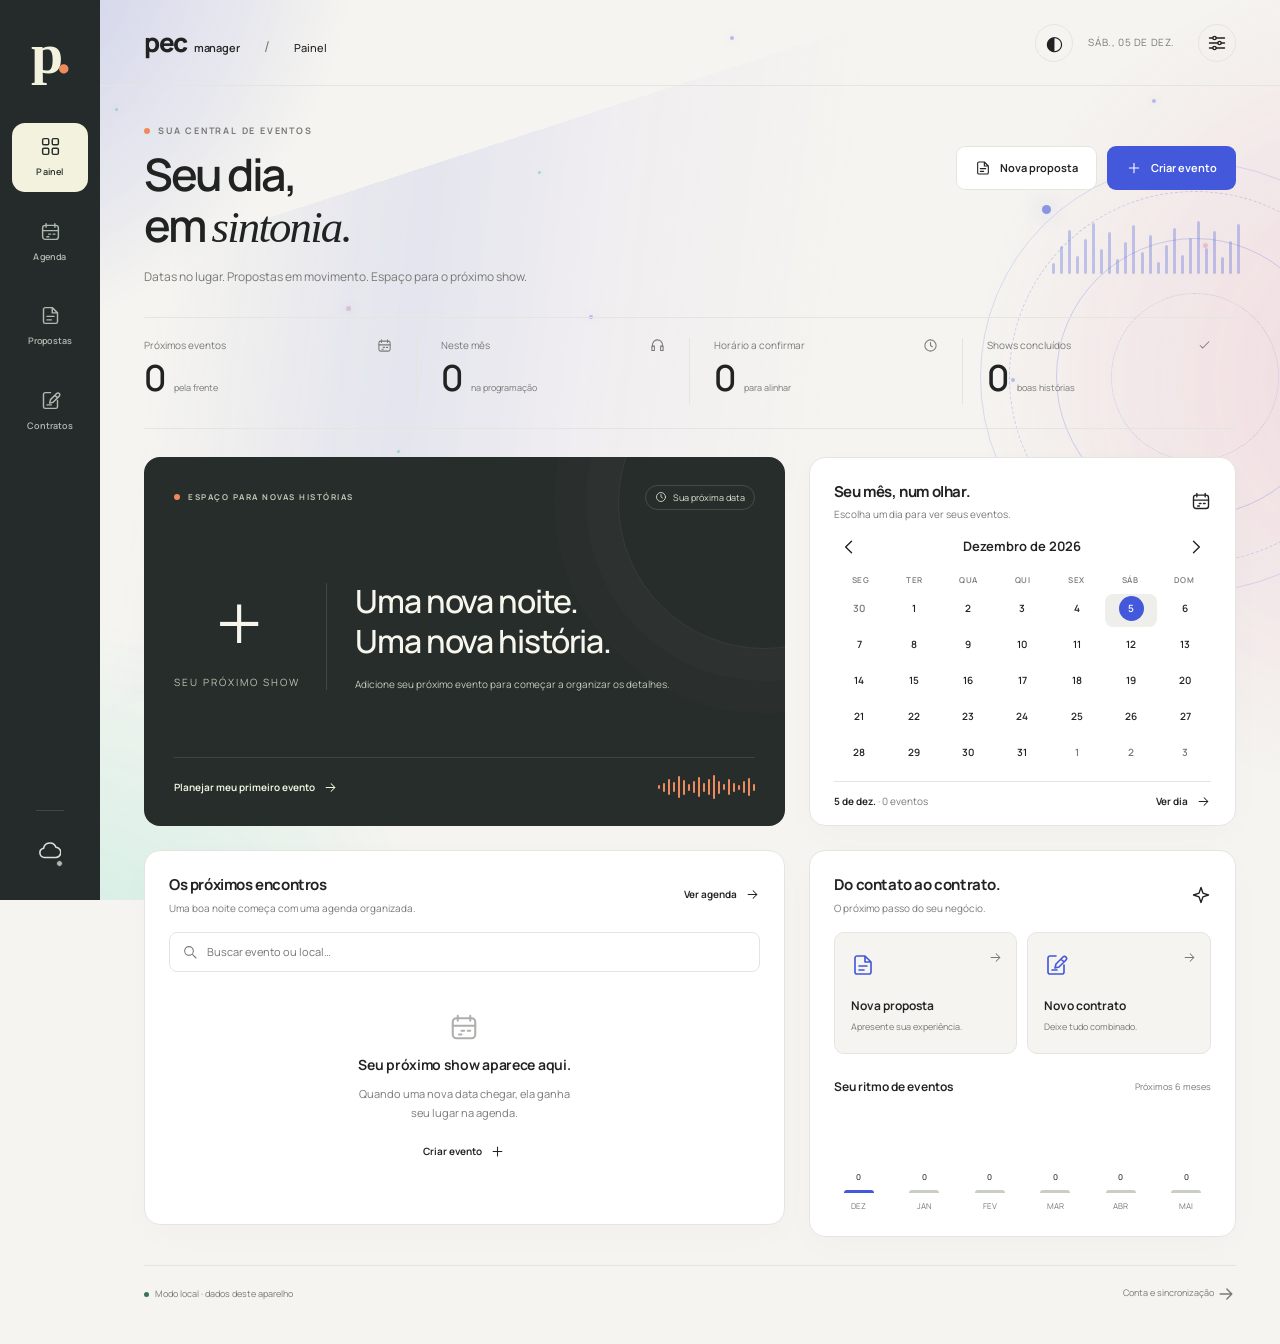
==== commit 3a28e651: "Stabilize mobile launch dialog and animate workspace background without legacy flashes" ====
--- a/index.html
+++ b/index.html
@@ -1,12 +1,16 @@
 <!doctype html>
 <html lang="pt-BR">
 <head>
+<!-- pec Manager boot: prevent legacy-layout flash before the workspace is ready -->
+<link rel="stylesheet" href="./ui/boot.css?v=24">
+<script src="./ui/boot.js?v=24"></script>
+<!-- /pec Manager boot -->
 <meta charset="utf-8"><meta name="viewport" content="width=device-width,initial-scale=1,viewport-fit=cover">
 <meta name="theme-color" content="#252b2a"><meta name="apple-mobile-web-app-capable" content="yes">
 <link rel="manifest" href="./manifest.webmanifest"><link rel="icon" href="./icon.svg" type="image/svg+xml">
 <link rel="preload" href="./vendor/fonts/manrope-latin.woff2" as="font" type="font/woff2" crossorigin>
-<link rel="stylesheet" href="./ui/workspace.css?v=23">
+<link rel="stylesheet" href="./ui/workspace.css?v=24">
 <title>Seu painel · pec Manager</title></head>
 <body><main id="workspace" class="ws-main"><noscript>Ative o JavaScript para abrir seu painel de eventos.</noscript></main>
-<script src="./vendor/supabase-2.116.0.js"></script><script src="./manager-shared.js?v=20"></script>
-<script type="module" src="./ui/home.js?v=23"></script></body></html>
+<script src="./vendor/supabase-2.116.0.js"></script><script src="./manager-shared.js?v=24"></script>
+<script type="module" src="./ui/home.js?v=24"></script></body></html>
--- a/ui/boot.css
+++ b/ui/boot.css
@@ -0,0 +1,11 @@
+/* Small render-blocking guard: document data can initialize without painting the old layout. */
+html[data-ws-boot]:not([data-ws-boot=ready]){background:#f5f4f0!important}
+html[data-ws-boot]:not([data-ws-boot=ready])[data-pm-theme=dark]{background:#161918!important}
+@media screen{
+ html[data-ws-boot]:not([data-ws-boot=ready]) body{visibility:hidden!important}
+ html[data-ws-boot=pending]::before{content:'p.';position:fixed;inset:0;display:grid;place-items:center;font:bold 48px Georgia,serif;letter-spacing:-5px;color:#252b2a;pointer-events:none}
+ html[data-ws-boot=pending][data-pm-theme=dark]::before{color:#f2f2df}
+ .ws-boot-error{visibility:visible;position:fixed;inset:0;display:flex;flex-direction:column;align-items:center;justify-content:center;padding:24px;text-align:center;background:#f5f4f0;color:#252b2a;font:14px/1.7 system-ui,sans-serif;z-index:100}
+ html[data-pm-theme=dark] .ws-boot-error{background:#161918;color:#f2f2df}
+ .ws-boot-error button{font:inherit;padding:12px 20px;border:0;border-radius:8px;background:var(--ws-accent,#4358db);color:white;cursor:pointer}
+}
--- a/ui/workspace.css
+++ b/ui/workspace.css
@@ -120,14 +120,8 @@
 @media screen and (max-width:390px){.ws-wordmark i,.ws-wordmark small{display:none}}
 
 /* Floating launch window and motion: no route interception or artificial delays. */
-@view-transition{navigation:auto}
-@media screen{
- .ws-ambient{position:fixed;inset:0;z-index:-1;overflow:hidden;pointer-events:none;contain:paint}
- .ws-ambient>i{position:absolute;display:block;width:580px;max-width:105vw;aspect-ratio:1;border-radius:50%;opacity:.8;background:radial-gradient(ellipse,color-mix(in srgb,var(--ws-accent) 13%,transparent),transparent 68%);will-change:transform}
- .ws-ambient>i:nth-child(1){left:10%;top:-180px}
- .ws-ambient>i:nth-child(2){right:-170px;top:30%;background:radial-gradient(ellipse,#ed8b5c16,transparent 68%)}
- .ws-ambient>i:nth-child(3){left:15%;bottom:-300px;background:radial-gradient(ellipse,#66bca81a,transparent 68%)}
- html[data-pm-theme=dark] .ws-ambient>i{opacity:.6}
+@view-transition{navigation:none}
+@media screen{
  #modal.ws-launch-dialog{inset:var(--ws-safe-top) var(--ws-safe-right) var(--ws-safe-bottom) var(--ws-safe-left);margin:auto;width:min(740px,calc(100vw - var(--ws-safe-left) - var(--ws-safe-right) - 40px));height:fit-content;max-width:none;max-height:min(88dvh,calc(100dvh - var(--ws-safe-top) - var(--ws-safe-bottom) - 32px));border:1px solid var(--ws-line);border-radius:22px;box-shadow:0 32px 100px #0a111a40;overflow:auto}
  #modal.ws-launch-dialog::backdrop{background:#0d131e82;backdrop-filter:blur(12px) saturate(.85);-webkit-backdrop-filter:blur(12px) saturate(.85)}
  .ws-launch-dialog .ws-drawer-heading{position:sticky;top:0;z-index:3;background:var(--ws-panel);padding:24px 28px}
@@ -137,9 +131,6 @@
  .ws-launch-dialog .ws-field textarea{min-height:88px}
  .ws-launch-dialog .ws-form-footer{padding:18px 28px}
  .ws-editor-dialog::backdrop,.pm-dialog::backdrop{backdrop-filter:blur(10px);-webkit-backdrop-filter:blur(10px)}
- html[data-ws-motion=on] .ws-ambient>i{animation:ws-ambient-drift 24s ease-in-out infinite alternate}
- html[data-ws-motion=on] .ws-ambient>i:nth-child(2){animation-duration:30s;animation-delay:-12s;animation-direction:alternate-reverse}
- html[data-ws-motion=on] .ws-ambient>i:nth-child(3){animation-duration:28s;animation-delay:-8s}
  html[data-ws-motion=on] :is(.ws-launch-dialog,.ws-editor-dialog,.pm-dialog,.ws-drawer)[open]{animation:ws-window-in .3s cubic-bezier(.2,.75,.25,1) both}
  html[data-ws-motion=on] dialog[open]::backdrop{animation:ws-backdrop-in .25s ease-out both}
  html[data-ws-motion=on] dialog[data-ws-closing]::backdrop{animation:ws-backdrop-out .15s ease-in both}
@@ -154,15 +145,8 @@
  html[data-ws-motion=on] :is(.ws-button,.ws-icon-button,.ws-theme-toggle):active{transform:scale(.96)}
  html[data-ws-motion=on] .ws-event-row{transition:background-color .18s,color .18s}
  html[data-ws-motion=on] .ws-event-row:hover{background:color-mix(in srgb,var(--ws-accent) 3%,transparent)}
- html[data-ws-motion=on] #workspace{view-transition-name:ws-content}
- html[data-ws-motion=on] .ws-rail{view-transition-name:ws-navigation}
- html[data-ws-motion=on] .ws-topbar{view-transition-name:ws-header}
  html[data-ws-motion=off] .ws-ambient{display:none}
  html[data-ws-motion=off] *,html[data-ws-motion=off] *::before,html[data-ws-motion=off] *::after{animation:none!important;transition:none!important;scroll-behavior:auto!important}
- ::view-transition-old(ws-content){animation:ws-route-out .13s ease-in both}
- ::view-transition-new(ws-content){animation:ws-route-in .25s cubic-bezier(.2,.75,.25,1) both}
- ::view-transition-old(ws-navigation),::view-transition-new(ws-navigation),::view-transition-old(ws-header),::view-transition-new(ws-header),::view-transition-old(root),::view-transition-new(root){animation:none;mix-blend-mode:normal}
- html[data-ws-motion=off]::view-transition-group(*),html[data-ws-motion=off]::view-transition-old(*),html[data-ws-motion=off]::view-transition-new(*){animation:none!important}
 }
 @media screen and (hover:hover) and (pointer:fine){html[data-ws-motion=on] .ws-quick-card:hover{transform:translateY(-3px);box-shadow:0 10px 22px #1721190a}html[data-ws-motion=on] .ws-button:hover{transform:translateY(-1px)}}
 @media screen and (max-width:600px){
@@ -172,19 +156,68 @@
  .ws-launch-dialog .ws-form-body{grid-template-columns:minmax(0,1fr);padding:22px 20px;gap:24px}
  .ws-launch-dialog .ws-form-footer{padding:15px 20px}
  .ws-launch-dialog .ws-form-footer .ws-button{min-height:44px}
- .ws-ambient>i{width:420px}
-}
-@keyframes ws-window-in{from{opacity:0;transform:translateY(18px) scale(.97)}to{opacity:1;transform:translateY(0) scale(1)}}
-@keyframes ws-content-in{from{opacity:0;transform:translateY(12px)}to{opacity:1;transform:translateY(0)}}
+}
+@keyframes ws-window-in{from{opacity:0;transform:translateY(18px) scale(.97)}to{opacity:1;transform:none}}
+@keyframes ws-content-in{from{opacity:0;transform:translateY(12px)}to{opacity:1;transform:none}}
 @keyframes ws-soft-reveal{from{opacity:.5}to{opacity:1}}
 @keyframes ws-backdrop-in{from{opacity:0}to{opacity:1}}
 @keyframes ws-backdrop-out{from{opacity:1}to{opacity:0}}
 @keyframes ws-route-out{to{opacity:0;transform:translateY(-5px)}}
-@keyframes ws-route-in{from{opacity:0;transform:translateY(9px)}to{opacity:1;transform:translateY(0)}}
-@keyframes ws-ambient-drift{from{transform:translate3d(-35px,-15px,0) scale(.92)}to{transform:translate3d(45px,45px,0) scale(1.08)}}
-@media(prefers-reduced-motion:reduce){@view-transition{navigation:none}::view-transition-group(*),::view-transition-old(*),::view-transition-new(*){animation:none!important}}
+@keyframes ws-route-in{from{opacity:0;transform:translateY(9px)}to{opacity:1;transform:none}}
 @media print{.ws-ambient{display:none!important}}
 @media screen{.ws-launch-dialog .ws-form-footer>div{margin-left:auto}}
 /* On phones the navigation itself is fixed; naming its zero-size rail for
    transitions would trap the menu below the main content's stacking context. */
-@media screen and (max-width:600px){html[data-ws-motion=on] .ws-rail{view-transition-name:none}html[data-ws-motion=on] .ws-nav{view-transition-name:ws-navigation}}
+
+/* The page is locked while a native window is open. Only its form body scrolls. */
+@media screen{
+ body.ws-dialog-open{position:fixed;top:var(--ws-scroll-y,0px);left:0;right:0;width:100%;overflow:hidden;overscroll-behavior:none}
+ .ws-ambient{position:fixed;inset:0;z-index:-1;overflow:hidden;pointer-events:none;contain:paint;--ws-light-opacity:.62}
+ html[data-pm-theme=dark] .ws-ambient{--ws-light-opacity:.9}
+ .ws-aurora{position:absolute;inset:-10%;opacity:var(--ws-light-opacity)}
+ .ws-aurora>i{position:absolute;width:min(70vmax,900px);height:min(70vmax,900px);max-width:none;border-radius:50%;will-change:transform;background:radial-gradient(ellipse,color-mix(in srgb,var(--ws-accent) 48%,transparent),transparent 67%)}
+ .ws-aurora>i:nth-child(1){left:-25%;top:-40%}
+ .ws-aurora>i:nth-child(2){right:-28%;top:2%;background:radial-gradient(ellipse,#de62954d,transparent 66%)}
+ .ws-aurora>i:nth-child(3){left:-18%;bottom:-45%;background:radial-gradient(ellipse,#2cd9ac55,transparent 65%)}
+ .ws-light-ribbon{position:absolute;inset:auto;top:12%;left:-25%;width:150%;height:420px;opacity:.45;background:linear-gradient(115deg,transparent 25%,color-mix(in srgb,var(--ws-accent) 22%,transparent) 38%,#a88cff22 47%,transparent 60%);transform:rotate(-18deg);will-change:transform}
+ .ws-orbit{position:absolute;right:-130px;top:18%;width:430px;height:430px;border:1px solid color-mix(in srgb,var(--ws-accent) 28%,transparent);border-radius:50%;opacity:.6;will-change:transform}
+ .ws-orbit>i{position:absolute;inset:28px;border:1px dashed color-mix(in srgb,var(--ws-accent) 38%,transparent);border-radius:50%}
+ .ws-orbit>i:nth-child(2){inset:75px;border-style:solid}.ws-orbit>i:nth-child(3){inset:130px;border-style:dotted}
+ .ws-orbit::after{content:'';position:absolute;top:42px;left:61px;width:9px;height:9px;border-radius:50%;background:var(--ws-accent);box-shadow:0 0 20px color-mix(in srgb,var(--ws-accent) 70%,transparent)}
+ .ws-particles{position:absolute;inset:0;opacity:.7}
+ .ws-particles>i{position:absolute;left:var(--x);top:var(--y);width:var(--size);height:var(--size);border-radius:50%;background:var(--ws-accent);box-shadow:0 0 12px color-mix(in srgb,var(--ws-accent) 60%,transparent);opacity:.5}
+ .ws-particles>i:nth-child(3n){background:#d7798e}.ws-particles>i:nth-child(3n+1){background:#31ab90}
+ .ws-background-equalizer{position:absolute;right:40px;top:220px;display:flex;align-items:flex-end;gap:5px;width:188px;height:54px;opacity:.3}
+ .ws-background-equalizer>i{flex:1;height:var(--bar);border-radius:3px;background:var(--ws-accent);transform-origin:bottom;will-change:transform}
+ html[data-ws-motion=on] .ws-aurora>i{animation:ws-aurora-flow 11s ease-in-out infinite alternate}
+ html[data-ws-motion=on] .ws-aurora>i:nth-child(2){animation-duration:14s;animation-delay:-7s;animation-direction:alternate-reverse}
+ html[data-ws-motion=on] .ws-aurora>i:nth-child(3){animation-duration:12s;animation-delay:-4s}
+ html[data-ws-motion=on] .ws-light-ribbon{animation:ws-ribbon-flow 12s ease-in-out infinite alternate}
+ html[data-ws-motion=on] .ws-orbit{animation:ws-orbit-spin 34s linear infinite}
+ html[data-ws-motion=on] .ws-particles>i{animation:ws-particle-rise var(--duration) var(--delay) ease-in-out infinite alternate}
+ html[data-ws-motion=on] .ws-background-equalizer>i{animation:ws-equalizer-pulse var(--duration) var(--delay) ease-in-out infinite alternate}
+}
+@media screen and (max-width:600px){
+ #modal.ws-launch-dialog{inset:calc(var(--ws-safe-top) + 12px) calc(var(--ws-safe-right) + 12px) auto calc(var(--ws-safe-left) + 12px);margin:0;width:auto;height:min(calc(100svh - var(--ws-safe-top) - var(--ws-safe-bottom) - 24px),calc(100dvh - var(--ws-safe-top) - var(--ws-safe-bottom) - 24px));max-height:none;overflow:hidden;overscroll-behavior:none;transform:none!important}
+ #modal.ws-launch-dialog[open]{display:flex;flex-direction:column}
+ #modal.ws-launch-dialog>.sheet{display:flex;flex-direction:column;width:100%;height:100%;min-height:0;overflow:hidden}
+ #modal.ws-launch-dialog #eventForm{display:flex;flex-direction:column;flex:1;min-height:0;overflow:hidden}
+ #modal.ws-launch-dialog .ws-drawer-heading{position:static;flex-shrink:0}
+ #modal.ws-launch-dialog .ws-form-body{flex:1;min-height:0;min-width:0;overflow-y:auto;overflow-x:hidden;overscroll-behavior:none;touch-action:pan-y;-webkit-overflow-scrolling:touch;scrollbar-gutter:stable}
+ #modal.ws-launch-dialog .ws-form-footer{position:static;flex-shrink:0}
+ #modal.ws-launch-dialog .ws-field,#modal.ws-launch-dialog :is(input,select,textarea){min-width:0;max-width:100%}
+ html[data-ws-motion=on] :is(.ws-launch-dialog,.ws-editor-dialog,.pm-dialog,.ws-drawer)[open]{animation-name:ws-mobile-window-in}
+ .ws-background-equalizer{right:20px;top:calc(var(--ws-safe-top) + 180px);width:115px;height:45px;gap:4px;opacity:.35}
+ .ws-orbit{right:-190px;top:24%;width:330px;height:330px}
+ .ws-aurora>i{width:min(110vw,480px);height:min(110vw,480px)}
+ .ws-aurora>i:nth-child(1){left:-20%;top:-4%}.ws-aurora>i:nth-child(2){right:-25%;top:30%}.ws-aurora>i:nth-child(3){left:-25%;bottom:-6%}
+ .ws-light-ribbon{height:320px;top:20%}
+}
+@keyframes ws-mobile-window-in{from{opacity:0}to{opacity:1}}
+@keyframes ws-aurora-flow{from{transform:translate3d(-8%,-3%,0) scale(.9)}to{transform:translate3d(13%,12%,0) scale(1.15)}}
+@keyframes ws-ribbon-flow{from{transform:translate3d(-6%,-3%,0) rotate(-24deg)}to{transform:translate3d(10%,8%,0) rotate(10deg)}}
+@keyframes ws-orbit-spin{to{transform:rotate(360deg)}}
+@keyframes ws-particle-rise{from{transform:translate3d(-10px,22px,0);opacity:.18}to{transform:translate3d(18px,-42px,0);opacity:.85}}
+@keyframes ws-equalizer-pulse{from{transform:scaleY(.22)}to{transform:scaleY(1)}}
+
+@media screen{body.ws-dialog-open .ws-ambient *{animation-play-state:paused!important}}
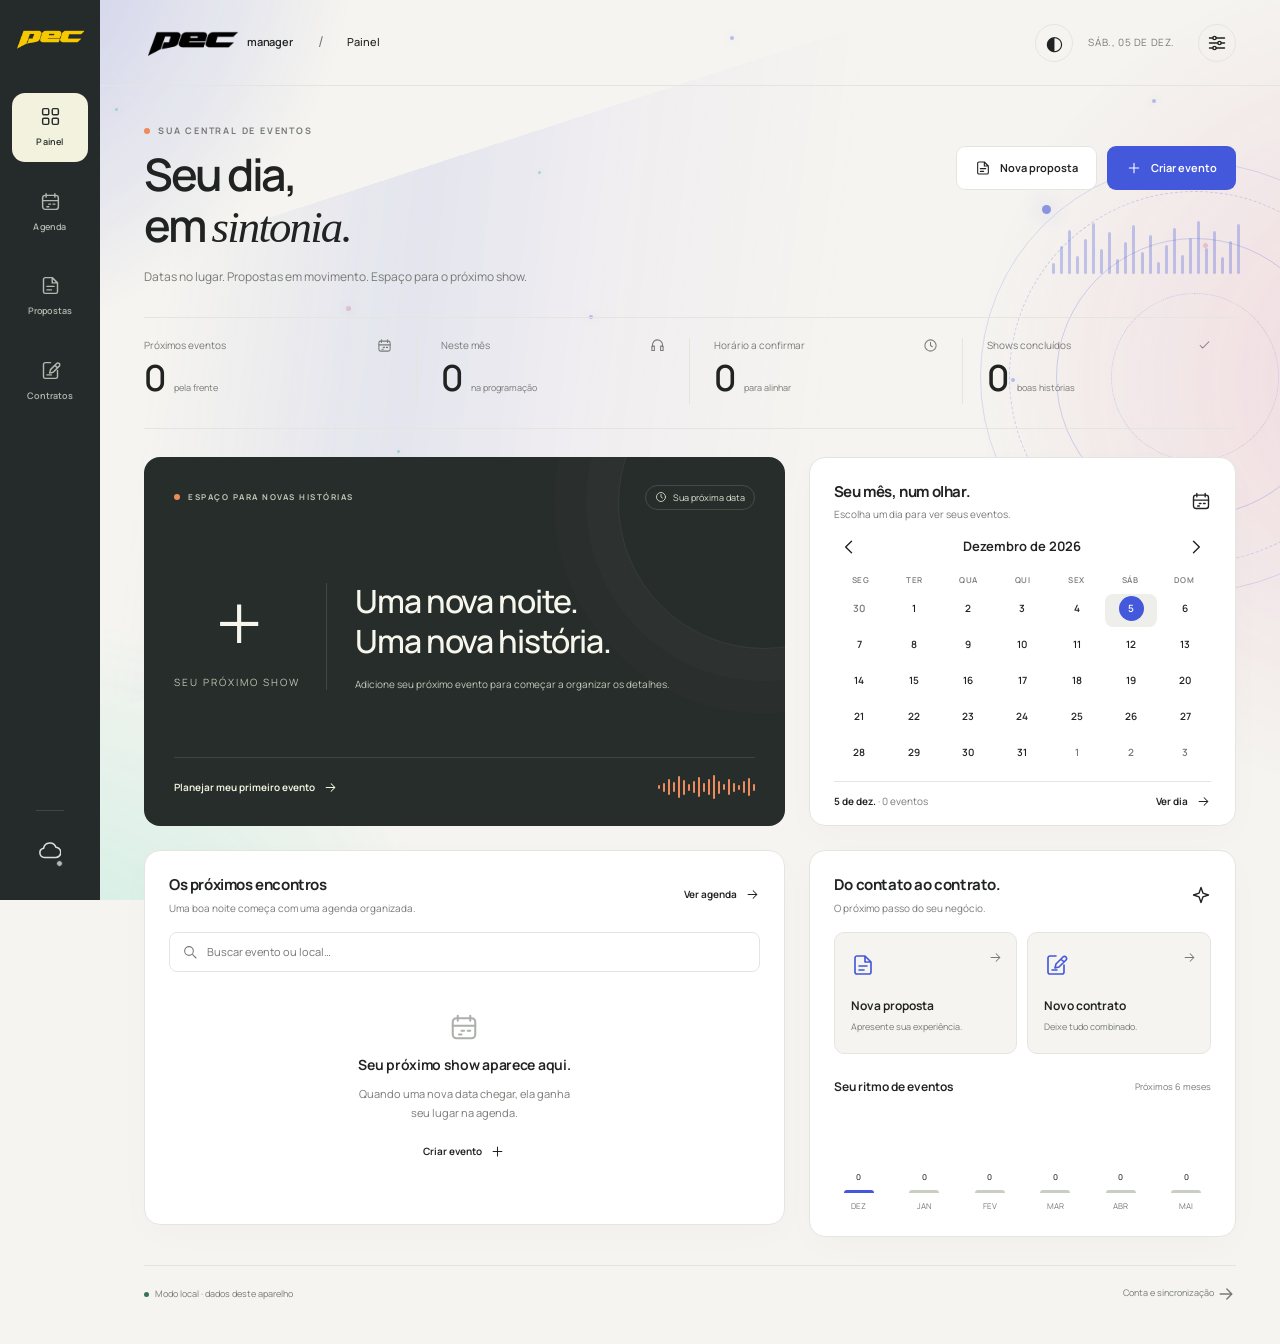
==== commit 96187fbe: "Apply pec logo, installable app icons and lightweight optional video opening" ====
--- a/index.html
+++ b/index.html
@@ -2,15 +2,19 @@
 <html lang="pt-BR">
 <head>
 <!-- pec Manager boot: prevent legacy-layout flash before the workspace is ready -->
-<link rel="stylesheet" href="./ui/boot.css?v=24">
-<script src="./ui/boot.js?v=24"></script>
+<link rel="stylesheet" href="./ui/boot.css?v=25">
+<script src="./ui/boot.js?v=25"></script>
+<link rel="icon" href="./assets/brand/favicon-32.png?v=25" type="image/png" sizes="32x32">
+<link rel="icon" href="./icon.svg?v=25" type="image/svg+xml">
+<link rel="apple-touch-icon" href="./assets/brand/apple-touch-icon.png?v=25" sizes="180x180">
+<link rel="manifest" href="./manifest.webmanifest?v=25">
 <!-- /pec Manager boot -->
 <meta charset="utf-8"><meta name="viewport" content="width=device-width,initial-scale=1,viewport-fit=cover">
 <meta name="theme-color" content="#252b2a"><meta name="apple-mobile-web-app-capable" content="yes">
-<link rel="manifest" href="./manifest.webmanifest"><link rel="icon" href="./icon.svg" type="image/svg+xml">
+
 <link rel="preload" href="./vendor/fonts/manrope-latin.woff2" as="font" type="font/woff2" crossorigin>
-<link rel="stylesheet" href="./ui/workspace.css?v=24">
+<link rel="stylesheet" href="./ui/workspace.css?v=25">
 <title>Seu painel · pec Manager</title></head>
 <body><main id="workspace" class="ws-main"><noscript>Ative o JavaScript para abrir seu painel de eventos.</noscript></main>
-<script src="./vendor/supabase-2.116.0.js"></script><script src="./manager-shared.js?v=24"></script>
-<script type="module" src="./ui/home.js?v=24"></script></body></html>
+<script src="./vendor/supabase-2.116.0.js"></script><script src="./manager-shared.js?v=25"></script>
+<script type="module" src="./ui/home.js?v=25"></script></body></html>
--- a/ui/boot.css
+++ b/ui/boot.css
@@ -3,9 +3,21 @@
 html[data-ws-boot]:not([data-ws-boot=ready])[data-pm-theme=dark]{background:#161918!important}
 @media screen{
  html[data-ws-boot]:not([data-ws-boot=ready]) body{visibility:hidden!important}
- html[data-ws-boot=pending]::before{content:'p.';position:fixed;inset:0;display:grid;place-items:center;font:bold 48px Georgia,serif;letter-spacing:-5px;color:#252b2a;pointer-events:none}
- html[data-ws-boot=pending][data-pm-theme=dark]::before{color:#f2f2df}
+ html[data-ws-boot=pending]::before{content:'';position:fixed;inset:0;background:url('../assets/brand/pec-logo.png') center / 140px auto no-repeat;filter:brightness(0);pointer-events:none}
+ html[data-ws-boot=pending][data-pm-theme=dark]::before{filter:none}
  .ws-boot-error{visibility:visible;position:fixed;inset:0;display:flex;flex-direction:column;align-items:center;justify-content:center;padding:24px;text-align:center;background:#f5f4f0;color:#252b2a;font:14px/1.7 system-ui,sans-serif;z-index:100}
  html[data-pm-theme=dark] .ws-boot-error{background:#161918;color:#f2f2df}
  .ws-boot-error button{font:inherit;padding:12px 20px;border:0;border-radius:8px;background:var(--ws-accent,#4358db);color:white;cursor:pointer}
 }
+
+@media screen{
+ html.ws-intro-active{overflow:hidden}
+ #wsBrandIntro{position:fixed;inset:0;width:100%;height:100%;max-width:none;max-height:none;margin:0;padding:0;border:0;border-radius:0;overflow:hidden;background:#121716;color:#fff;box-sizing:border-box}
+ #wsBrandIntro::backdrop{background:#121716}
+ #wsBrandIntro video{display:block;width:100%;height:100%;object-fit:contain}
+ .ws-intro-caption{position:absolute;inset:auto 0 0;display:flex;align-items:center;justify-content:space-between;gap:16px;padding:24px max(24px,env(safe-area-inset-right)) max(24px,env(safe-area-inset-bottom)) max(24px,env(safe-area-inset-left));background:linear-gradient(transparent,#121716d9);font:11px/1.5 system-ui,sans-serif;letter-spacing:2px}
+ .ws-intro-caption button{flex-shrink:0;min-height:44px;padding:10px 18px;border:1px solid #ffffff65;border-radius:24px;background:#121716d9;color:#fff;font:14px system-ui,sans-serif;cursor:pointer;letter-spacing:0}
+ .ws-intro-caption button:focus-visible{outline:3px solid #f5c900;outline-offset:4px}
+ @media(max-width:600px){.ws-intro-caption{align-items:flex-start;flex-direction:column}.ws-intro-caption button{align-self:flex-end}}
+}
+@media print{#wsBrandIntro{display:none!important}}
--- a/ui/workspace.css
+++ b/ui/workspace.css
@@ -221,3 +221,19 @@
 @keyframes ws-equalizer-pulse{from{transform:scaleY(.22)}to{transform:scaleY(1)}}
 
 @media screen{body.ws-dialog-open .ws-ambient *{animation-play-state:paused!important}}
+
+/* Original pec wordmark: keep its proportions in the rail, header and PDF. */
+.ws-monogram{padding:0;letter-spacing:0;line-height:0}
+.ws-monogram img{display:block;width:72px;height:28px;object-fit:contain}
+.ws-wordmark{align-items:center;min-width:0}
+.ws-wordmark img{display:block;width:96px;height:36px;object-fit:contain;filter:brightness(0)}
+html[data-pm-theme=dark] .ws-wordmark img{filter:none}
+.paper .contract-logo .ws-brand-document-mark,.ws-brand-document-mark{width:100px;height:36px;border-radius:0;background:transparent;letter-spacing:0;font-size:0;flex-shrink:0}
+.ws-brand-document-mark img{display:block;width:100%;height:100%;object-fit:contain;filter:brightness(0)}
+.paper .contract-logo:has(.ws-brand-document-mark) strong{display:none}
+@media screen and (max-width:600px){.ws-wordmark img{width:68px;height:28px}.ws-wordmark{gap:4px}.ws-wordmark>span{font-size:9px}}
+@media print{.ws-brand-document-mark img{filter:brightness(0)!important}}
+
+.ws-quote-wordmark{display:inline-block;width:92px;height:32px;object-fit:contain;vertical-align:middle;filter:brightness(0)}
+.doc .footer-mark .ws-quote-wordmark,.doc .print-footer-brand .ws-quote-wordmark{width:64px;height:24px}
+@media print{.ws-quote-wordmark{filter:brightness(0)!important}}
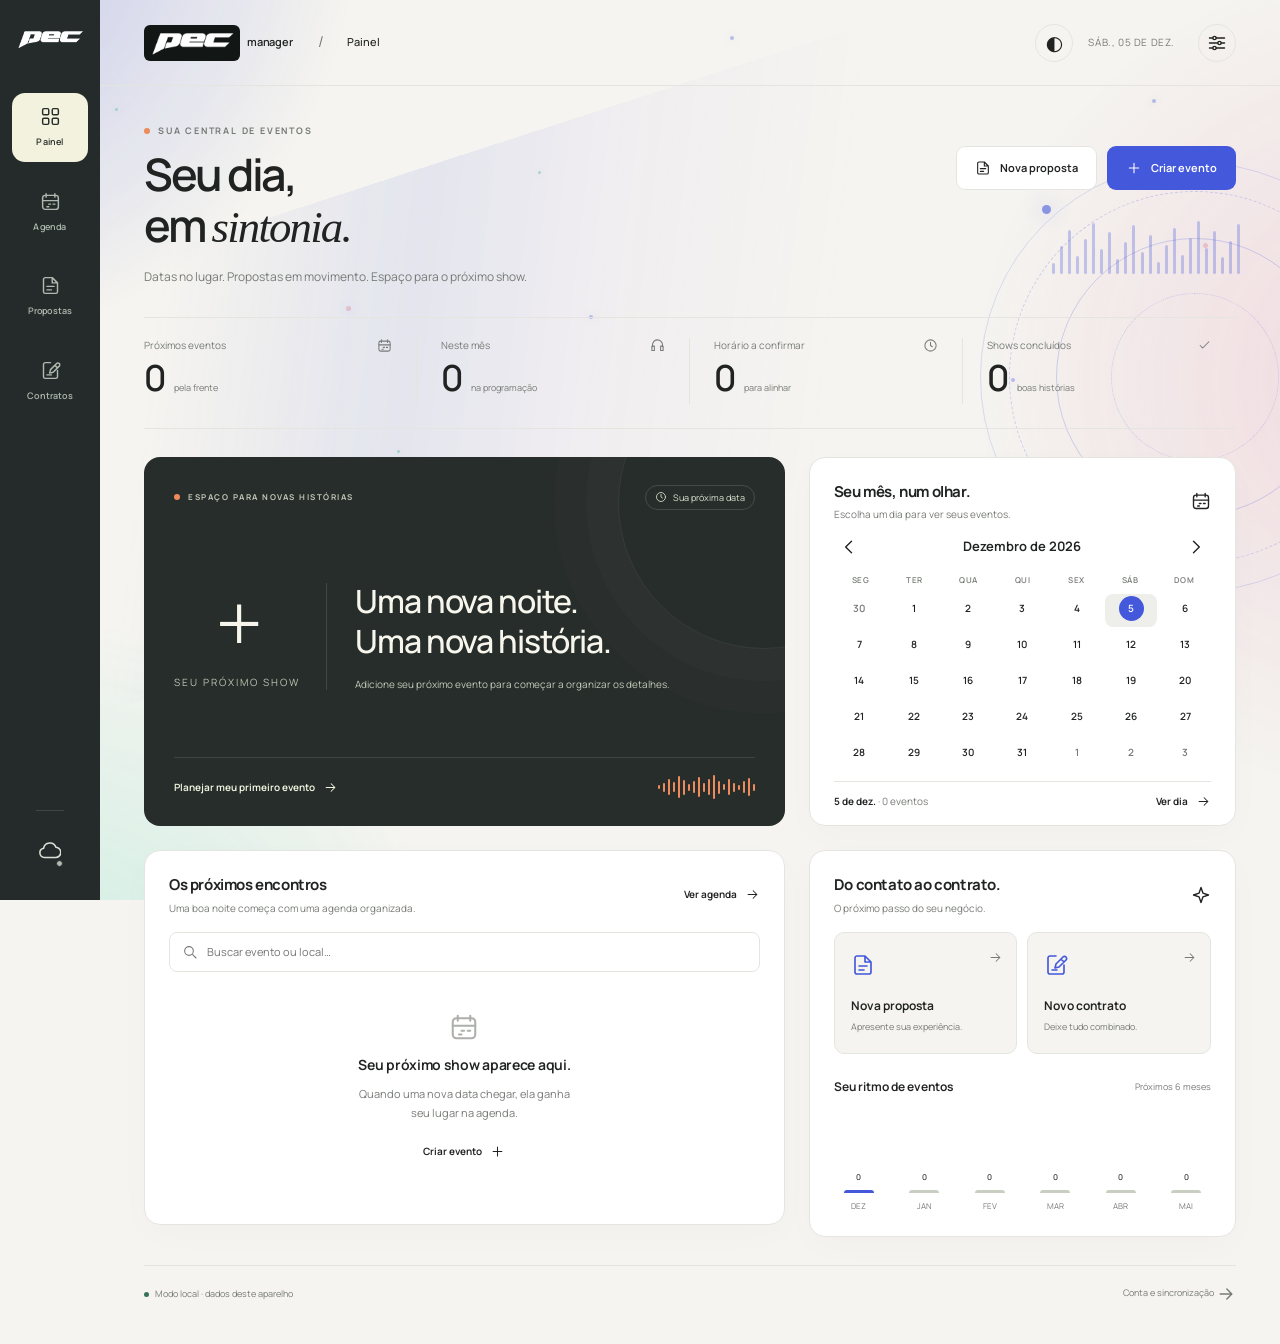
==== commit 3a4e7f3b: "Remove video introduction and keep pec branding white across app and icons" ====
--- a/index.html
+++ b/index.html
@@ -2,19 +2,19 @@
 <html lang="pt-BR">
 <head>
 <!-- pec Manager boot: prevent legacy-layout flash before the workspace is ready -->
-<link rel="stylesheet" href="./ui/boot.css?v=25">
-<script src="./ui/boot.js?v=25"></script>
-<link rel="icon" href="./assets/brand/favicon-32.png?v=25" type="image/png" sizes="32x32">
-<link rel="icon" href="./icon.svg?v=25" type="image/svg+xml">
-<link rel="apple-touch-icon" href="./assets/brand/apple-touch-icon.png?v=25" sizes="180x180">
-<link rel="manifest" href="./manifest.webmanifest?v=25">
+<link rel="stylesheet" href="./ui/boot.css?v=26">
+<script src="./ui/boot.js?v=26"></script>
+<link rel="icon" href="./assets/brand/favicon-32.png?v=26" type="image/png" sizes="32x32">
+<link rel="icon" href="./icon.svg?v=26" type="image/svg+xml">
+<link rel="apple-touch-icon" href="./assets/brand/apple-touch-icon.png?v=26" sizes="180x180">
+<link rel="manifest" href="./manifest.webmanifest?v=26">
 <!-- /pec Manager boot -->
 <meta charset="utf-8"><meta name="viewport" content="width=device-width,initial-scale=1,viewport-fit=cover">
 <meta name="theme-color" content="#252b2a"><meta name="apple-mobile-web-app-capable" content="yes">
 
 <link rel="preload" href="./vendor/fonts/manrope-latin.woff2" as="font" type="font/woff2" crossorigin>
-<link rel="stylesheet" href="./ui/workspace.css?v=25">
+<link rel="stylesheet" href="./ui/workspace.css?v=26">
 <title>Seu painel · pec Manager</title></head>
 <body><main id="workspace" class="ws-main"><noscript>Ative o JavaScript para abrir seu painel de eventos.</noscript></main>
-<script src="./vendor/supabase-2.116.0.js"></script><script src="./manager-shared.js?v=25"></script>
-<script type="module" src="./ui/home.js?v=25"></script></body></html>
+<script src="./vendor/supabase-2.116.0.js"></script><script src="./manager-shared.js?v=26"></script>
+<script type="module" src="./ui/home.js?v=26"></script></body></html>
--- a/ui/boot.css
+++ b/ui/boot.css
@@ -3,21 +3,8 @@
 html[data-ws-boot]:not([data-ws-boot=ready])[data-pm-theme=dark]{background:#161918!important}
 @media screen{
  html[data-ws-boot]:not([data-ws-boot=ready]) body{visibility:hidden!important}
- html[data-ws-boot=pending]::before{content:'';position:fixed;inset:0;background:url('../assets/brand/pec-logo.png') center / 140px auto no-repeat;filter:brightness(0);pointer-events:none}
- html[data-ws-boot=pending][data-pm-theme=dark]::before{filter:none}
+ html[data-ws-boot=pending]::before{content:'';position:fixed;top:50%;left:50%;width:168px;height:68px;transform:translate(-50%,-50%);border-radius:12px;background:#121716 url('../assets/brand/pec-logo-white.svg') center / 140px auto no-repeat;pointer-events:none}
  .ws-boot-error{visibility:visible;position:fixed;inset:0;display:flex;flex-direction:column;align-items:center;justify-content:center;padding:24px;text-align:center;background:#f5f4f0;color:#252b2a;font:14px/1.7 system-ui,sans-serif;z-index:100}
  html[data-pm-theme=dark] .ws-boot-error{background:#161918;color:#f2f2df}
  .ws-boot-error button{font:inherit;padding:12px 20px;border:0;border-radius:8px;background:var(--ws-accent,#4358db);color:white;cursor:pointer}
 }
-
-@media screen{
- html.ws-intro-active{overflow:hidden}
- #wsBrandIntro{position:fixed;inset:0;width:100%;height:100%;max-width:none;max-height:none;margin:0;padding:0;border:0;border-radius:0;overflow:hidden;background:#121716;color:#fff;box-sizing:border-box}
- #wsBrandIntro::backdrop{background:#121716}
- #wsBrandIntro video{display:block;width:100%;height:100%;object-fit:contain}
- .ws-intro-caption{position:absolute;inset:auto 0 0;display:flex;align-items:center;justify-content:space-between;gap:16px;padding:24px max(24px,env(safe-area-inset-right)) max(24px,env(safe-area-inset-bottom)) max(24px,env(safe-area-inset-left));background:linear-gradient(transparent,#121716d9);font:11px/1.5 system-ui,sans-serif;letter-spacing:2px}
- .ws-intro-caption button{flex-shrink:0;min-height:44px;padding:10px 18px;border:1px solid #ffffff65;border-radius:24px;background:#121716d9;color:#fff;font:14px system-ui,sans-serif;cursor:pointer;letter-spacing:0}
- .ws-intro-caption button:focus-visible{outline:3px solid #f5c900;outline-offset:4px}
- @media(max-width:600px){.ws-intro-caption{align-items:flex-start;flex-direction:column}.ws-intro-caption button{align-self:flex-end}}
-}
-@media print{#wsBrandIntro{display:none!important}}
--- a/ui/workspace.css
+++ b/ui/workspace.css
@@ -226,14 +226,16 @@
 .ws-monogram{padding:0;letter-spacing:0;line-height:0}
 .ws-monogram img{display:block;width:72px;height:28px;object-fit:contain}
 .ws-wordmark{align-items:center;min-width:0}
-.ws-wordmark img{display:block;width:96px;height:36px;object-fit:contain;filter:brightness(0)}
+.ws-wordmark img{display:block;width:96px;height:36px;object-fit:contain;filter:none}
 html[data-pm-theme=dark] .ws-wordmark img{filter:none}
 .paper .contract-logo .ws-brand-document-mark,.ws-brand-document-mark{width:100px;height:36px;border-radius:0;background:transparent;letter-spacing:0;font-size:0;flex-shrink:0}
-.ws-brand-document-mark img{display:block;width:100%;height:100%;object-fit:contain;filter:brightness(0)}
+.ws-brand-document-mark img{display:block;width:100%;height:100%;object-fit:contain;filter:none}
 .paper .contract-logo:has(.ws-brand-document-mark) strong{display:none}
 @media screen and (max-width:600px){.ws-wordmark img{width:68px;height:28px}.ws-wordmark{gap:4px}.ws-wordmark>span{font-size:9px}}
-@media print{.ws-brand-document-mark img{filter:brightness(0)!important}}
-
-.ws-quote-wordmark{display:inline-block;width:92px;height:32px;object-fit:contain;vertical-align:middle;filter:brightness(0)}
+@media print{.ws-brand-document-mark img{filter:none!important}}
+
+.ws-quote-wordmark{display:inline-block;width:92px;height:32px;object-fit:contain;vertical-align:middle;filter:none}
 .doc .footer-mark .ws-quote-wordmark,.doc .print-footer-brand .ws-quote-wordmark{width:64px;height:24px}
-@media print{.ws-quote-wordmark{filter:brightness(0)!important}}
+@media print{.ws-quote-wordmark{filter:none!important}}
+
+html:not([data-pm-theme=dark]) .ws-wordmark img{background:#121716;border-radius:6px;padding:3px;box-sizing:border-box}
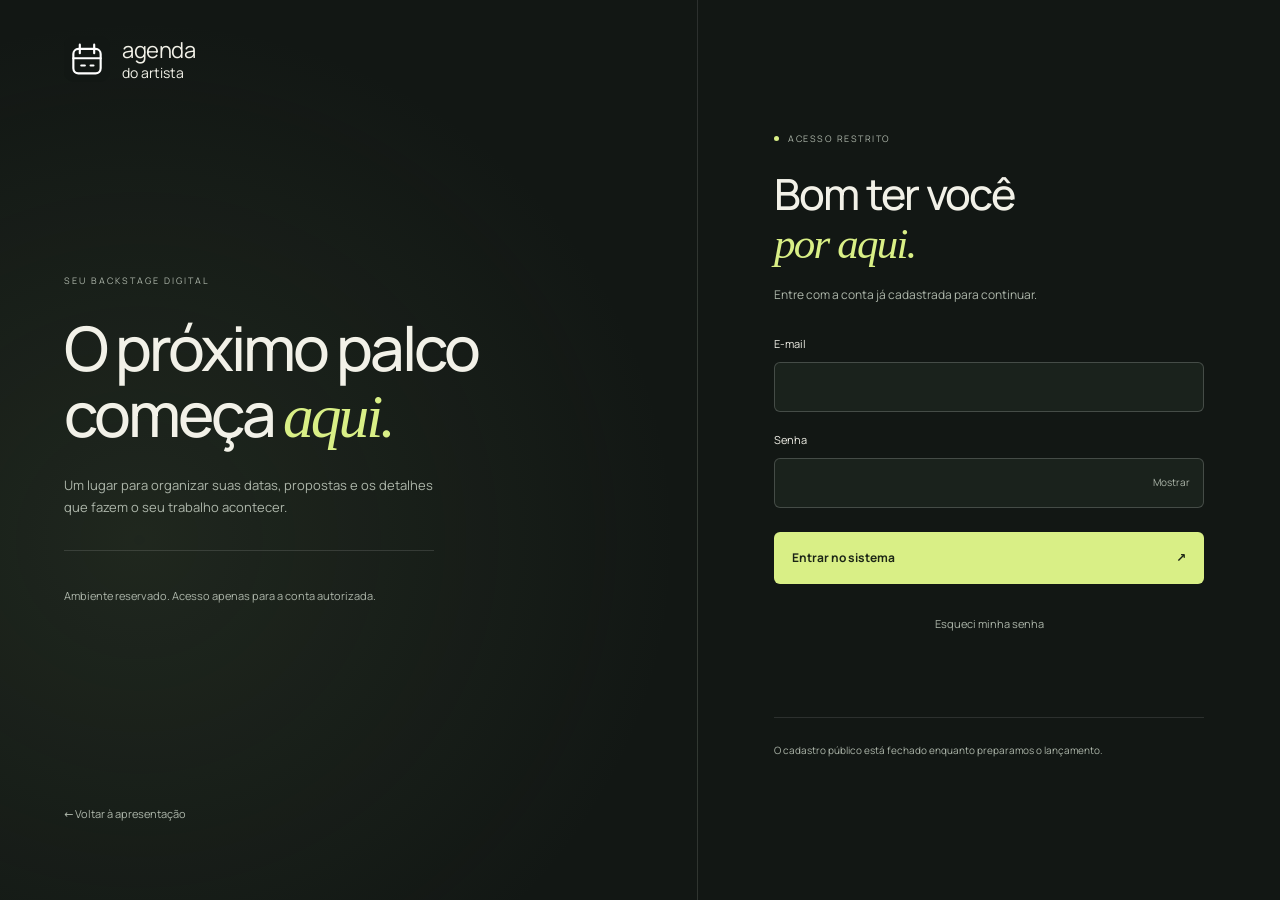
==== commit a96b0967: "Require verified owner login before loading private workspaces" ====
--- a/index.html
+++ b/index.html
@@ -2,19 +2,25 @@
 <html lang="pt-BR">
 <head>
 <!-- pec Manager boot: prevent legacy-layout flash before the workspace is ready -->
-<link rel="stylesheet" href="./ui/boot.css?v=26">
-<script src="./ui/boot.js?v=26"></script>
-<link rel="icon" href="./assets/brand/favicon-32.png?v=26" type="image/png" sizes="32x32">
-<link rel="icon" href="./icon.svg?v=26" type="image/svg+xml">
-<link rel="apple-touch-icon" href="./assets/brand/apple-touch-icon.png?v=26" sizes="180x180">
-<link rel="manifest" href="./manifest.webmanifest?v=26">
+<link rel="stylesheet" href="./ui/boot.css?v=28">
+<script src="./ui/boot.js?v=28"></script>
+
+<link rel="icon" href="./assets/brand/favicon-32.png?v=28" type="image/png" sizes="32x32">
+<link rel="icon" href="./icon.svg?v=28" type="image/svg+xml">
+<link rel="apple-touch-icon" href="./assets/brand/apple-touch-icon.png?v=28" sizes="180x180">
+<link rel="manifest" href="./manifest.webmanifest?v=28">
+<link rel="stylesheet" href="./auth/protected.css?v=1">
+<noscript><meta http-equiv="refresh" content="0; url=./login.html"></noscript>
 <!-- /pec Manager boot -->
 <meta charset="utf-8"><meta name="viewport" content="width=device-width,initial-scale=1,viewport-fit=cover">
 <meta name="theme-color" content="#252b2a"><meta name="apple-mobile-web-app-capable" content="yes">
 
 <link rel="preload" href="./vendor/fonts/manrope-latin.woff2" as="font" type="font/woff2" crossorigin>
-<link rel="stylesheet" href="./ui/workspace.css?v=26">
+<link rel="stylesheet" href="./ui/workspace.css?v=28">
 <title>Seu painel · pec Manager</title></head>
 <body><main id="workspace" class="ws-main"><noscript>Ative o JavaScript para abrir seu painel de eventos.</noscript></main>
-<script src="./vendor/supabase-2.116.0.js"></script><script src="./manager-shared.js?v=26"></script>
-<script type="module" src="./ui/home.js?v=26"></script></body></html>
+<script src="./vendor/supabase-2.116.0.js"></script>
+<script src="./auth/client.js?v=1"></script>
+<script id="workspaceScripts" type="application/json">[{"src":"./manager-shared.js?v=28"},{"src":"./ui/home.js?v=28","type":"module"}]</script>
+<script src="./auth/access.js?v=1"></script>
+</body></html>
--- a/auth/protected.css
+++ b/auth/protected.css
@@ -0,0 +1,3 @@
+/* This guard also applies before JavaScript runs and during printing. */
+html:not([data-ws-access=granted]) body,html:not([data-ws-access=granted]) body *{visibility:hidden!important}
+@media print{html:not([data-ws-access=granted]) body{display:none!important}}
--- a/ui/workspace.css
+++ b/ui/workspace.css
@@ -239,3 +239,15 @@
 @media print{.ws-quote-wordmark{filter:none!important}}
 
 html:not([data-pm-theme=dark]) .ws-wordmark img{background:#121716;border-radius:6px;padding:3px;box-sizing:border-box}
+
+@media screen{
+.ws-business-grid{display:grid;grid-template-columns:minmax(0,1fr) minmax(300px,390px);gap:26px;align-items:start}
+.ws-business-fields{display:grid;grid-template-columns:repeat(2,minmax(0,1fr));gap:18px}.ws-business-fields .ws-field{min-width:0}.ws-business-fields input{width:100%;min-width:0}
+.ws-plan-card{padding:30px;position:sticky;top:26px}.ws-plan-card h2{font-size:27px;letter-spacing:-1px}.ws-plan-price{font-size:38px;letter-spacing:-1.5px;font-weight:700}.ws-plan-price small{font-size:14px;font-weight:400;letter-spacing:0;color:var(--ws-muted)}
+.ws-plan-card ul{padding-left:18px;line-height:2}.ws-plan-card p{color:var(--ws-muted)}.ws-plan-actions{display:flex;flex-wrap:wrap;gap:12px;margin-top:22px}.ws-plan-actions .ws-button{white-space:normal}.ws-plan-note{font-size:11px}.ws-plan-card #planState{padding:16px 0;border-top:1px solid var(--ws-line)}
+.ws-business-panel .ws-panel-body{padding:26px}
+@media(max-width:1000px){.ws-business-grid{grid-template-columns:minmax(0,1fr)}.ws-plan-card{position:static}}
+@media(max-width:600px){.ws-business-fields{grid-template-columns:minmax(0,1fr)}.ws-plan-card{padding:22px}.ws-business-panel .ws-panel-body{padding:20px}}
+}
+
+.ws-business-wordmark,.ws-brand-document-mark span{font:700 15px/1.2 var(--ws-font,system-ui);color:#171717;letter-spacing:0;white-space:normal;overflow-wrap:anywhere}.ws-quote-wordmark.ws-business-wordmark{width:auto;height:auto}
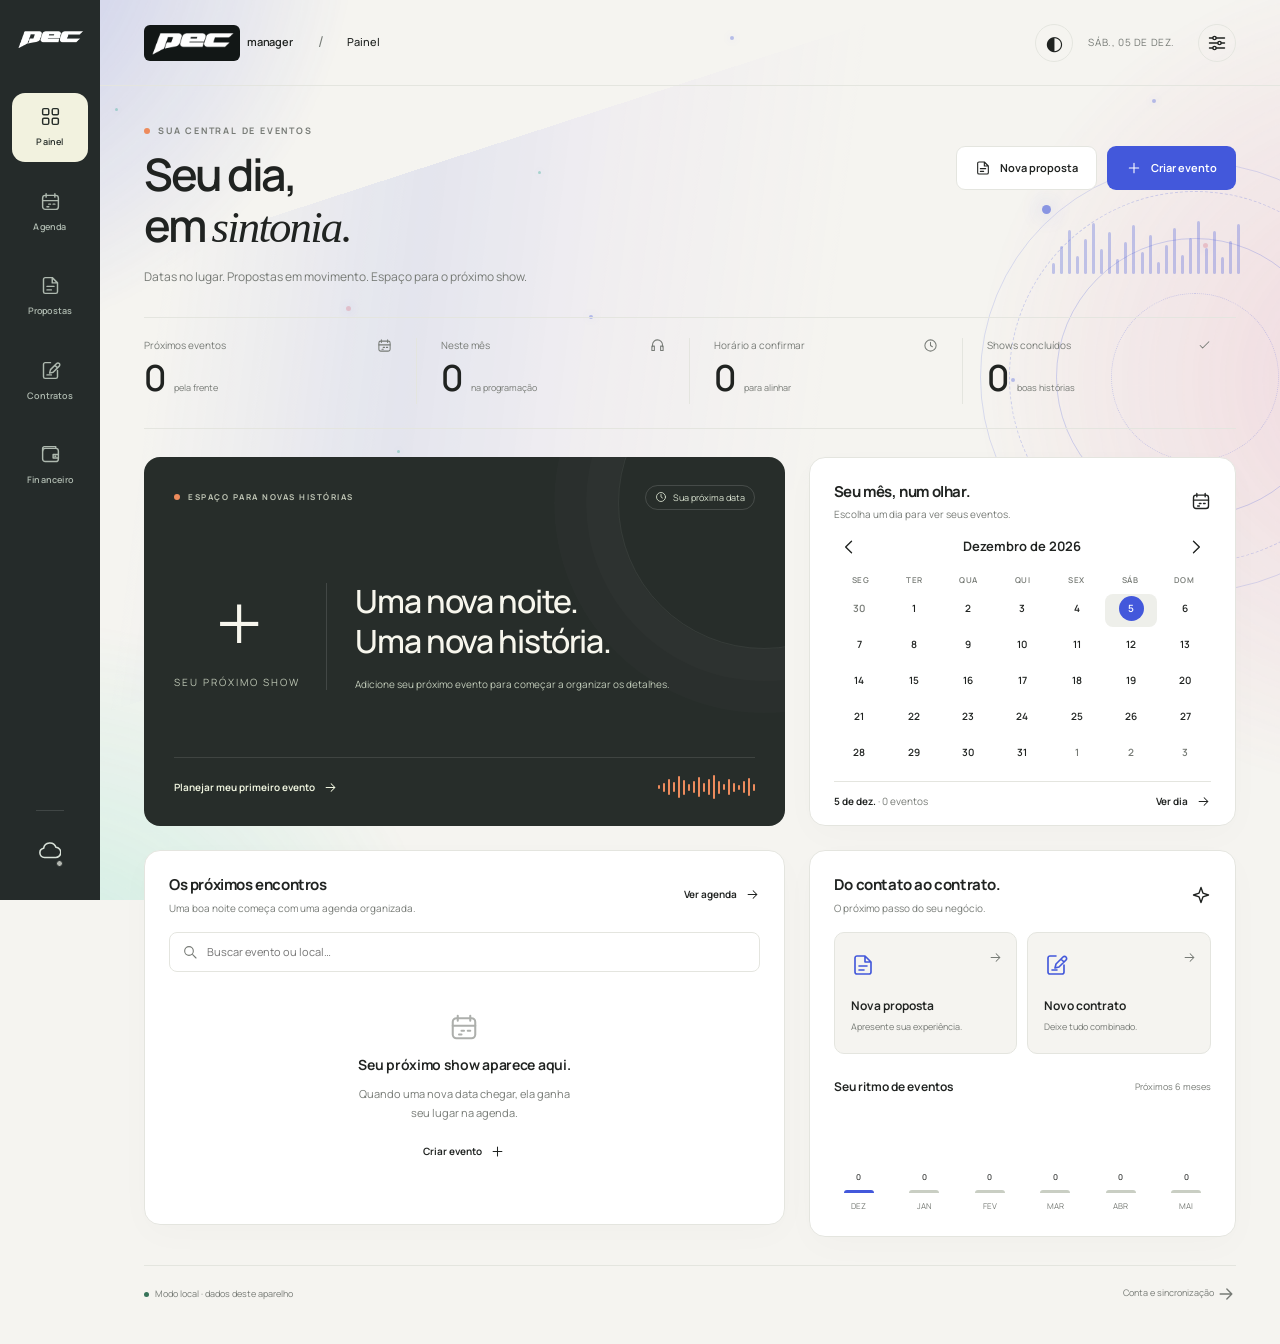
==== commit 66871335: "Temporarily reopen local workspaces without login for contract creation" ====
--- a/index.html
+++ b/index.html
@@ -2,13 +2,13 @@
 <html lang="pt-BR">
 <head>
 <!-- pec Manager boot: prevent legacy-layout flash before the workspace is ready -->
-<link rel="stylesheet" href="./ui/boot.css?v=28">
-<script src="./ui/boot.js?v=28"></script>
+<link rel="stylesheet" href="./ui/boot.css?v=29">
+<script src="./ui/boot.js?v=29"></script>
 
-<link rel="icon" href="./assets/brand/favicon-32.png?v=28" type="image/png" sizes="32x32">
-<link rel="icon" href="./icon.svg?v=28" type="image/svg+xml">
-<link rel="apple-touch-icon" href="./assets/brand/apple-touch-icon.png?v=28" sizes="180x180">
-<link rel="manifest" href="./manifest.webmanifest?v=28">
+<link rel="icon" href="./assets/brand/favicon-32.png?v=29" type="image/png" sizes="32x32">
+<link rel="icon" href="./icon.svg?v=29" type="image/svg+xml">
+<link rel="apple-touch-icon" href="./assets/brand/apple-touch-icon.png?v=29" sizes="180x180">
+<link rel="manifest" href="./manifest.webmanifest?v=29">
 <link rel="stylesheet" href="./auth/protected.css?v=1">
 <noscript><meta http-equiv="refresh" content="0; url=./login.html"></noscript>
 <!-- /pec Manager boot -->
@@ -16,11 +16,11 @@
 <meta name="theme-color" content="#252b2a"><meta name="apple-mobile-web-app-capable" content="yes">
 
 <link rel="preload" href="./vendor/fonts/manrope-latin.woff2" as="font" type="font/woff2" crossorigin>
-<link rel="stylesheet" href="./ui/workspace.css?v=28">
+<link rel="stylesheet" href="./ui/workspace.css?v=29">
 <title>Seu painel · pec Manager</title></head>
 <body><main id="workspace" class="ws-main"><noscript>Ative o JavaScript para abrir seu painel de eventos.</noscript></main>
 <script src="./vendor/supabase-2.116.0.js"></script>
-<script src="./auth/client.js?v=1"></script>
-<script id="workspaceScripts" type="application/json">[{"src":"./manager-shared.js?v=28"},{"src":"./ui/home.js?v=28","type":"module"}]</script>
-<script src="./auth/access.js?v=1"></script>
+<script src="./auth/client.js?v=3"></script>
+<script id="workspaceScripts" type="application/json">[{"src":"./manager-shared.js?v=29"},{"src":"./ui/home.js?v=29","type":"module"}]</script>
+<script src="./auth/access.js?v=2"></script>
 </body></html>
--- a/ui/workspace.css
+++ b/ui/workspace.css
@@ -81,7 +81,7 @@
 @media screen and (max-width:780px){.ws-dashboard-top,.ws-dashboard-bottom{grid-template-columns:minmax(0,1fr)}.ws-dashboard-top{margin-bottom:18px}.ws-feature{min-height:300px}.ws-feature-date{display:block}.ws-mini-calendar .ws-panel-body{padding-bottom:20px}.ws-mini-calendar .is-compact .ws-day{min-height:38px}.ws-dashboard-bottom .ws-quick-grid{grid-template-columns:repeat(2,minmax(0,1fr))}.ws-quick-card{flex-direction:column;align-items:flex-start;gap:16px}.ws-stat{padding-inline:14px}.ws-heading{gap:16px}.ws-heading h1{font-size:34px;letter-spacing:-1.7px}.ws-heading-actions .ws-button{padding:11px 13px;font-size:10px}.ws-documents .ws-heading{flex-wrap:wrap}.ws-documents .ws-heading-actions{padding-top:0}.ws-document-row,.ws-document-tablehead{grid-template-columns:minmax(130px,1fr) 85px 80px 16px}.ws-document-money{display:none}.ws-document-tablehead span:nth-child(3){display:none}.ws-document-avatar{width:30px;height:30px;font-size:9px}.ws-document-client{gap:9px}.ws-document-toolbar{gap:14px}.ws-document-toolbar .ws-search{width:100%}}
 @media screen and (max-width:600px){
 body[data-pm-page]{padding:0 0 calc(78px + var(--ws-safe-bottom))!important}
-.ws-rail{position:static;width:0;height:0;padding:0;background:transparent;border:0;gap:0}.ws-monogram,.ws-rail-line{display:none}.ws-nav{position:fixed;inset:auto 0 0;z-index:40;display:grid;grid-template-columns:repeat(4,minmax(0,1fr));gap:4px;background:#252b2a;padding:8px 12px calc(8px + var(--ws-safe-bottom));border-top:1px solid #ffffff20;box-shadow:0 -5px 30px #00000010}.ws-nav a{gap:5px;font-size:8px;padding:9px 4px;border-radius:9px}.ws-nav .ws-icon{width:19px;height:19px}.ws-account{position:absolute;top:14px;right:17px;width:35px;min-height:35px;height:35px;border:1px solid var(--ws-line);border-radius:50%;color:var(--ws-ink);background:var(--ws-panel);z-index:45}.ws-account .pm-icon{width:17px;height:17px}.ws-topbar{height:65px;padding:0 20px;gap:8px}.ws-wordmark{font-size:25px;letter-spacing:-1.4px;gap:5px}.ws-wordmark>span{font-size:9px}.ws-wordmark i{margin:0 7px;font-size:12px}.ws-wordmark small{font-size:9px}.ws-topbar-actions{gap:7px;padding-right:43px}.ws-today{display:none}.ws-topbar .ws-icon-button{width:32px;height:32px;min-width:32px;min-height:32px;padding:8px}.ws-topbar .ws-icon{width:15px;height:15px}.ws-theme-toggle{width:32px;height:32px;min-width:32px;min-height:32px;font-size:17px}
+.ws-rail{position:static;width:0;height:0;padding:0;background:transparent;border:0;gap:0}.ws-monogram,.ws-rail-line{display:none}.ws-nav{position:fixed;inset:auto 0 0;z-index:40;display:grid;grid-template-columns:repeat(5,minmax(0,1fr));gap:4px;background:#252b2a;padding:8px 12px calc(8px + var(--ws-safe-bottom));border-top:1px solid #ffffff20;box-shadow:0 -5px 30px #00000010}.ws-nav a{gap:5px;font-size:8px;padding:9px 4px;border-radius:9px}.ws-nav .ws-icon{width:19px;height:19px}.ws-account{position:absolute;top:14px;right:17px;width:35px;min-height:35px;height:35px;border:1px solid var(--ws-line);border-radius:50%;color:var(--ws-ink);background:var(--ws-panel);z-index:45}.ws-account .pm-icon{width:17px;height:17px}.ws-topbar{height:65px;padding:0 20px;gap:8px}.ws-wordmark{font-size:25px;letter-spacing:-1.4px;gap:5px}.ws-wordmark>span{font-size:9px}.ws-wordmark i{margin:0 7px;font-size:12px}.ws-wordmark small{font-size:9px}.ws-topbar-actions{gap:7px;padding-right:43px}.ws-today{display:none}.ws-topbar .ws-icon-button{width:32px;height:32px;min-width:32px;min-height:32px;padding:8px}.ws-topbar .ws-icon{width:15px;height:15px}.ws-theme-toggle{width:32px;height:32px;min-width:32px;min-height:32px;font-size:17px}
 .ws-main{padding:27px 20px 24px}.ws-heading{display:block;margin-bottom:24px}.ws-eyebrow{font-size:8px;letter-spacing:1.4px;margin-bottom:12px}.ws-heading h1{font-size:38px;letter-spacing:-2px;line-height:1.12;margin-bottom:13px}.ws-heading h1 em{letter-spacing:-1.5px}.ws-heading p{font-size:10px;max-width:36ch}.ws-heading-actions{padding-top:20px;gap:8px}.ws-heading-actions .ws-button{font-size:10px;min-height:42px;padding:11px 14px}.ws-stats{grid-template-columns:repeat(2,minmax(0,1fr));gap:18px 0;padding:18px 0 20px;margin-bottom:20px}.ws-stat{padding-left:18px}.ws-stat:nth-child(3){padding-left:0;border-right:1px solid var(--ws-line)}.ws-stat:nth-child(2){border-right:0}.ws-stat>span{font-size:9px}.ws-stat strong{font-size:30px}.ws-stat small{display:inline-block;font-size:8px;margin-left:6px}.ws-stat .ws-icon{width:13px;height:13px}
 .ws-feature{padding:22px;min-height:300px;border-radius:13px}.ws-feature-body{gap:18px;margin-block:26px}.ws-feature-date{padding-right:17px;display:block}.ws-feature-date b{font-size:61px;letter-spacing:-3px}.ws-feature-date small{font-size:8px;letter-spacing:1.3px}.ws-feature h2{font-size:25px;letter-spacing:-.8px}.ws-feature-meta{font-size:9px;gap:8px}.ws-feature-top{gap:8px}.ws-feature .ws-eyebrow{font-size:7px;letter-spacing:1.2px}.ws-feature-label{font-size:8px;white-space:nowrap}.ws-feature-bottom>span{font-size:8px}.ws-feature-bottom .ws-text-link{font-size:9px}.ws-soundwave{gap:2px}.ws-soundwave i{width:2px}
 .ws-dashboard-top,.ws-dashboard-bottom{gap:18px}.ws-panel{border-radius:13px}.ws-panel-heading{padding:20px 18px 14px}.ws-panel-heading h2{font-size:14px}.ws-panel-heading p{font-size:9px}.ws-panel-body{padding:0 18px 20px}.ws-event-row{gap:11px;padding:15px 0}.ws-event-description strong{font-size:11px}.ws-event-description small{font-size:8px}.ws-event-hour{font-size:8px;gap:8px}.ws-event-hour .ws-icon{width:13px;height:13px}.ws-event-date{min-width:38px;height:44px}.ws-event-date b{font-size:17px}.ws-event-date small{font-size:7px}.ws-text-link{font-size:9px}.ws-mini-calendar .ws-panel-body{padding-inline:20px}.ws-monthly{padding-top:20px}.ws-chart{height:85px}.ws-footer{font-size:8px;gap:12px;line-height:1.8;align-items:flex-start}
@@ -239,15 +239,3 @@
 @media print{.ws-quote-wordmark{filter:none!important}}
 
 html:not([data-pm-theme=dark]) .ws-wordmark img{background:#121716;border-radius:6px;padding:3px;box-sizing:border-box}
-
-@media screen{
-.ws-business-grid{display:grid;grid-template-columns:minmax(0,1fr) minmax(300px,390px);gap:26px;align-items:start}
-.ws-business-fields{display:grid;grid-template-columns:repeat(2,minmax(0,1fr));gap:18px}.ws-business-fields .ws-field{min-width:0}.ws-business-fields input{width:100%;min-width:0}
-.ws-plan-card{padding:30px;position:sticky;top:26px}.ws-plan-card h2{font-size:27px;letter-spacing:-1px}.ws-plan-price{font-size:38px;letter-spacing:-1.5px;font-weight:700}.ws-plan-price small{font-size:14px;font-weight:400;letter-spacing:0;color:var(--ws-muted)}
-.ws-plan-card ul{padding-left:18px;line-height:2}.ws-plan-card p{color:var(--ws-muted)}.ws-plan-actions{display:flex;flex-wrap:wrap;gap:12px;margin-top:22px}.ws-plan-actions .ws-button{white-space:normal}.ws-plan-note{font-size:11px}.ws-plan-card #planState{padding:16px 0;border-top:1px solid var(--ws-line)}
-.ws-business-panel .ws-panel-body{padding:26px}
-@media(max-width:1000px){.ws-business-grid{grid-template-columns:minmax(0,1fr)}.ws-plan-card{position:static}}
-@media(max-width:600px){.ws-business-fields{grid-template-columns:minmax(0,1fr)}.ws-plan-card{padding:22px}.ws-business-panel .ws-panel-body{padding:20px}}
-}
-
-.ws-business-wordmark,.ws-brand-document-mark span{font:700 15px/1.2 var(--ws-font,system-ui);color:#171717;letter-spacing:0;white-space:normal;overflow-wrap:anywhere}.ws-quote-wordmark.ws-business-wordmark{width:auto;height:auto}
